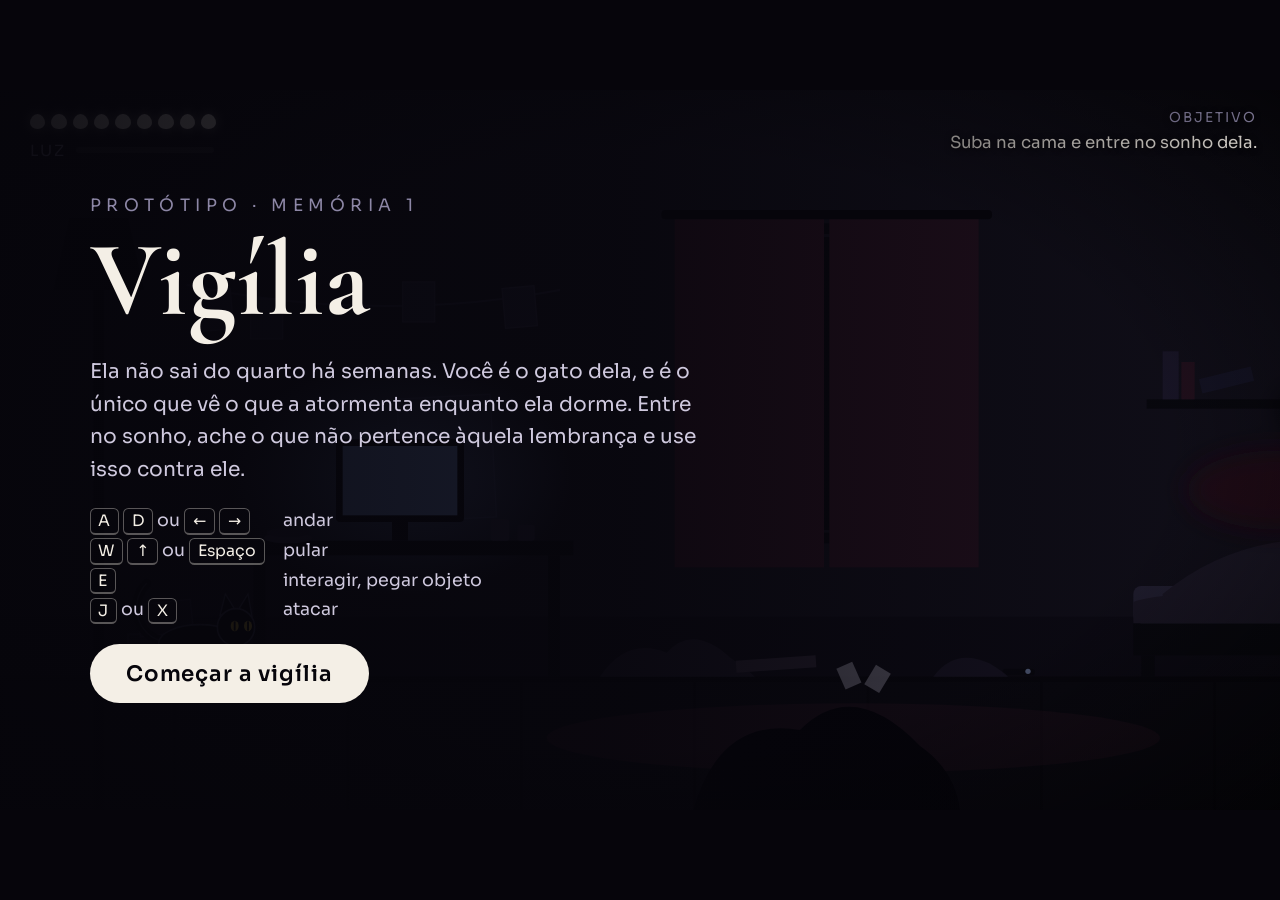
==== jogos/vigilia/index.html @ 4269a28e "primeira versão game vigilia" ====
<!DOCTYPE html>
<html lang="pt-BR">
<head>
<meta charset="utf-8">
<meta name="viewport" content="width=device-width, initial-scale=1">
<title>Vigília, protótipo jogável</title>
<link rel="preconnect" href="https://fonts.googleapis.com">
<link href="https://fonts.googleapis.com/css2?family=Cormorant+Garamond:ital,wght@0,500;0,700;1,500&family=Sora:wght@400;600&display=swap" rel="stylesheet">
<style>
/* Layout: palco 16:9 centralizado; HUD em HTML sobre um SVG de 4 camadas com parallax. Tema único (mundo escuro) por escolha. */
:root{
  color-scheme: dark;
  --ink:#06050b;          /* fundo fora do palco */
  --bone:#f4efe6;         /* porcelana, texto principal */
  --moon:#9fb4e8;         /* luz fria do quarto */
  --ember:#ffcf8a;        /* luz quente, esperança */
  --wound:#c2263d;        /* perigo, o vilão */
  --mist:#8d87a6;         /* texto secundário */
  --f-display:"Cormorant Garamond", Georgia, "Times New Roman", serif;
  --f-body:"Sora", system-ui, -apple-system, "Segoe UI", sans-serif;
}
*{box-sizing:border-box}
html,body{height:100%;margin:0}
body{background:var(--ink);color:var(--bone);font-family:var(--f-body);display:grid;place-items:center;overflow:hidden}
#game{position:relative;width:min(100vw,calc(100vh*16/9));aspect-ratio:16/9;font-size:min(1.67vw,2.96vh);overflow:hidden;background:#000;user-select:none;-webkit-user-select:none;touch-action:none}
#stage{position:absolute;inset:0;width:100%;height:100%;display:block}

/* ---------- paletas de cena (as cores do cenário mudam por variáveis) ---------- */
#stage.room{--wall:#191624;--wall2:#120f1b;--floor:#0e0c14;--floor2:#09080e;--furn:#0b0a11;--accent:#3a1a2c;--blanket:#2a2438;--glass:#1b2440;--ov:.34}
#stage.room.hope{--wall:#57506f;--wall2:#443e5a;--floor:#4a3a3c;--floor2:#3a2d30;--furn:#33293a;--accent:#a3566a;--blanket:#8a7ab0;--glass:#ffd9a0;--ov:0}
#stage.dream{--wall:#f3d9b1;--wall2:#e6c08e;--floor:#b9794a;--floor2:#9c6238;--furn:#7a4a2e;--accent:#c9483b;--plant:#5d8a4e;--sky1:#ffe2a8;--sky2:#ff9e7a;--sun:#fff3c4;--hill:#d9826a;--fore:#3d2a22;--ov:0}
#stage.dream.nightmare{--wall:#2a1420;--wall2:#1c0c16;--floor:#190b11;--floor2:#0e0609;--furn:#0d0508;--accent:#5a0f1c;--plant:#1c1a14;--sky1:#4a0716;--sky2:#0a0206;--sun:#c2263d;--hill:#12060a;--fore:#050305;--ov:.12}
#stage.dream.dawn{--wall:#fff6e0;--wall2:#f3e3bd;--floor:#e2c69a;--floor2:#cfae7e;--furn:#b99263;--accent:#e58a7a;--plant:#7fb26a;--sky1:#cfeaff;--sky2:#fff2c9;--sun:#ffffff;--hill:#a9cfa0;--fore:#8a6a4a;--ov:0}
#stage [class^="c-"],#stage [class*=" c-"]{transition:fill 1.8s ease,stop-color 1.8s ease,transform 2.4s ease}
.c-wall{fill:var(--wall)}.c-wall2{fill:var(--wall2)}.c-floor{fill:var(--floor)}.c-floor2{fill:var(--floor2)}
.c-furn{fill:var(--furn)}.c-accent{fill:var(--accent)}.c-blanket{fill:var(--blanket)}.c-glass{fill:var(--glass)}
.c-plant{fill:var(--plant)}.c-sun{fill:var(--sun)}.c-hill{fill:var(--hill)}.c-fore{fill:var(--fore)}
.c-sky1{stop-color:var(--sky1)}.c-sky2{stop-color:var(--sky2)}
#ov{fill:#04030a;opacity:var(--ov);transition:opacity 1.8s ease;pointer-events:none}
.hp-only,.nm-only,.beam,.wisps,.sleep,.sit{transition:opacity 1.6s ease}
.nm-only{opacity:0}.nightmare .nm-only{opacity:1}.nightmare .hp-only{opacity:0}
.beam{opacity:0}.hope .beam{opacity:.24}
.hope .wisps{opacity:0}
.sit{opacity:0}.hope .sit{opacity:1}.hope .sleep{opacity:0}
.curtain{transform-box:fill-box;transition:transform 2.4s ease}
.curtain.l{transform-origin:left center}.curtain.r{transform-origin:right center}
.hope .curtain{transform:scaleX(.28)}
.frame{transform-box:fill-box;transform-origin:50% 0;transition:transform 1.4s cubic-bezier(.5,1.8,.5,1)}
.nightmare .frame{transform:rotate(var(--r,8deg))}
.wilt{transform-box:fill-box;transform-origin:50% 100%;transition:transform 2s ease}
.nightmare .wilt{transform:rotate(38deg) scaleY(.8)}
.flame{transform-box:fill-box;transform-origin:50% 100%;animation:flick .5s infinite alternate;transition:fill 1.5s}
.nightmare .flame{fill:#6fa8ff}
@keyframes flick{to{transform:scale(.85,1.15)}}
.screen{animation:scr 3.3s infinite steps(1)}
@keyframes scr{0%,100%{opacity:.9}47%{opacity:.75}50%{opacity:.95}81%{opacity:.6}84%{opacity:.9}}
.pulse{animation:pulse 1.6s infinite}
@keyframes pulse{0%,100%{opacity:.15}50%{opacity:1}}
.wisp{animation:wisp 7s ease-in-out infinite alternate;transform-box:fill-box;transform-origin:center}
.wisp:nth-child(2){animation-duration:9s;animation-delay:-3s}.wisp:nth-child(3){animation-duration:6s;animation-delay:-1s}.wisp:nth-child(4){animation-duration:11s;animation-delay:-5s}
@keyframes wisp{from{transform:translate(-18px,6px) scale(1)}to{transform:translate(22px,-14px) scale(1.25)}}
.glitch{animation:glitch 2.2s infinite steps(1)}
@keyframes glitch{0%,100%{transform:translate(0,0);opacity:1}8%{transform:translate(3px,-1px)}10%{transform:translate(-2px,1px);opacity:.6}12%{transform:translate(0,0);opacity:1}55%{transform:translate(-3px,0)}57%{transform:translate(2px,2px);opacity:.75}59%{transform:translate(0,0);opacity:1}}
.halo{animation:pulse 2.4s infinite}
.sway{animation:sway 3.6s ease-in-out infinite alternate;transform-box:fill-box;transform-origin:50% 100%}
@keyframes sway{from{transform:rotate(-1.2deg)}to{transform:rotate(1.2deg)}}
.clockhand{transform-box:fill-box;transform-origin:50% 100%;animation:back 6s linear infinite}
@keyframes back{to{transform:rotate(-360deg)}}
.nightmare .clockhand{animation-duration:.7s}
.threads{stroke-dasharray:4 5;animation:dash 1.2s linear infinite}
@keyframes dash{to{stroke-dashoffset:-18}}
#bossEl{transition:opacity 1.6s ease}
.word{font-family:var(--f-display);font-style:italic;font-weight:700;font-size:28px;fill:var(--bone);stroke:var(--wound);stroke-width:.8;paint-order:stroke}

/* ---------- HUD ---------- */
.hud{position:absolute;pointer-events:none}
#hudL{left:1.4em;top:1.1em;display:flex;flex-direction:column;gap:.55em}
#lives{display:flex;gap:.28em}
#lives i{width:.72em;height:.72em;border-radius:50% 50% 50% 50%/60% 60% 40% 40%;background:var(--bone);box-shadow:0 0 .5em rgba(244,239,230,.5)}
#lives i.off{background:transparent;outline:1px solid rgba(244,239,230,.3);box-shadow:none}
.meter{display:flex;align-items:center;gap:.6em;font-size:.72em;letter-spacing:.14em;text-transform:uppercase;color:var(--mist)}
.bar{width:9em;height:.42em;background:rgba(255,255,255,.1);border-radius:1em;overflow:hidden}
.bar b{display:block;height:100%;width:0;background:var(--ember);transition:width 1.6s ease;box-shadow:0 0 .8em var(--ember)}
#goal{right:1.4em;top:1.1em;max-width:19em;text-align:right;font-size:.78em;line-height:1.45;color:var(--bone);text-shadow:0 1px 6px #000}
#goal small{display:block;color:var(--mist);letter-spacing:.14em;text-transform:uppercase;font-size:.82em;margin-bottom:.2em}
#bossHud{left:50%;top:1.1em;transform:translateX(-50%);width:22em;text-align:center;opacity:0;transition:opacity .8s}
#bossHud.on{opacity:1}
#bossHud span{font-family:var(--f-display);font-style:italic;font-size:1.25em;color:var(--bone);text-shadow:0 0 .6em var(--wound)}
#bossHud .bar{width:100%;height:.5em;margin-top:.3em;background:rgba(0,0,0,.6);outline:1px solid rgba(194,38,61,.5)}
#bossHud .bar b{width:100%;background:var(--wound);box-shadow:none;transition:width .25s}
#sub{left:50%;bottom:2.2em;transform:translateX(-50%);width:min(40em,86%);text-align:center;font-family:var(--f-display);font-size:1.5em;line-height:1.25;text-wrap:balance;text-shadow:0 2px 10px #000,0 0 2px #000;opacity:0;transition:opacity .5s}
#sub.on{opacity:1}
#sub em{display:block;font-family:var(--f-body);font-style:normal;font-size:.48em;letter-spacing:.2em;text-transform:uppercase;color:var(--mist);margin-bottom:.3em}
#sub.evil{color:#ffb3bd}
#fade{position:absolute;inset:0;background:#000;opacity:0;transition:opacity .9s ease;pointer-events:none;display:grid;place-items:center;font-family:var(--f-display);font-style:italic;font-size:1.7em;text-align:center;padding:2em;color:var(--bone)}
#hurt{position:absolute;inset:0;pointer-events:none;box-shadow:inset 0 0 9em 2em var(--wound);opacity:0;transition:opacity .4s}

/* ---------- telas ---------- */
.panel{position:absolute;inset:0;display:flex;flex-direction:column;justify-content:center;gap:1.1em;padding:0 7%;background:linear-gradient(90deg,rgba(6,5,11,.94) 0%,rgba(6,5,11,.78) 48%,rgba(6,5,11,.15) 100%)}
.panel[hidden]{display:none}
.panel h1{font-family:var(--f-display);font-weight:700;font-size:5em;line-height:.95;margin:0;letter-spacing:.01em}
.panel h1 small{display:block;font-family:var(--f-body);font-weight:400;font-size:.16em;letter-spacing:.32em;text-transform:uppercase;color:var(--mist);margin-bottom:1em}
.panel p{max-width:30em;margin:0;font-size:.95em;line-height:1.6;color:#cfc9de}
.keys{display:grid;grid-template-columns:auto 1fr;gap:.45em 1em;max-width:26em;font-size:.82em;color:#cfc9de;align-items:center}
kbd{font-family:var(--f-body);font-size:.9em;border:1px solid rgba(244,239,230,.35);border-bottom-width:2px;border-radius:.35em;padding:.12em .5em;color:var(--bone);white-space:nowrap}
.btn{align-self:flex-start;font:600 1em var(--f-body);color:var(--ink);background:var(--bone);border:0;border-radius:2em;padding:.75em 1.7em;cursor:pointer;letter-spacing:.04em}
.btn:hover{background:var(--ember)}
.btn:focus-visible{outline:3px solid var(--moon);outline-offset:3px}
.panel ul{margin:0;padding-left:1.1em;max-width:32em;font-size:.86em;line-height:1.6;color:#cfc9de}

/* ---------- toque ---------- */
#touch{position:absolute;inset:auto 0 0 0;display:none;justify-content:space-between;padding:1em 1.4em;pointer-events:none}
#touch div{display:flex;gap:.7em}
#touch button{pointer-events:auto;width:3.6em;height:3.6em;border-radius:50%;border:1px solid rgba(244,239,230,.4);background:rgba(10,8,18,.55);color:var(--bone);font:600 1.1em var(--f-body);touch-action:none}
@media (pointer:coarse){#touch{display:flex}#sub{bottom:5.6em}}
@media (prefers-reduced-motion:reduce){.glitch,.wisp,.sway,.screen{animation:none}}
</style>
</head>
<body>
<div id="game">
  <svg id="stage" class="room" viewBox="0 0 960 540" preserveAspectRatio="xMidYMid slice" aria-label="Cena do jogo">
    <defs>
      <linearGradient id="skyG" x1="0" y1="0" x2="0" y2="1"><stop offset="0" class="c-sky2"/><stop offset="1" class="c-sky1"/></linearGradient>
      <radialGradient id="vig" cx=".5" cy=".5" r=".75"><stop offset=".55" stop-color="#000" stop-opacity="0"/><stop offset="1" stop-color="#000" stop-opacity=".85"/></radialGradient>
      <radialGradient id="glowW" cx=".5" cy=".5" r=".5"><stop offset="0" stop-color="#ffe9b8" stop-opacity=".9"/><stop offset="1" stop-color="#ffe9b8" stop-opacity="0"/></radialGradient>
      <radialGradient id="glowB" cx=".5" cy=".5" r=".5"><stop offset="0" stop-color="#8fb0ff" stop-opacity=".55"/><stop offset="1" stop-color="#8fb0ff" stop-opacity="0"/></radialGradient>
      <filter id="blur" x="-50%" y="-50%" width="200%" height="200%"><feGaussianBlur stdDeviation="9"/></filter>
    </defs>
    <g id="L1"></g><g id="L2"></g><g id="L3"></g><g id="L4"></g>
    <rect id="ov" width="960" height="540"/>
    <rect width="960" height="540" fill="url(#vig)" pointer-events="none"/>
  </svg>

  <div class="hud" id="hudL">
    <div id="lives" aria-label="Vidas do gato"></div>
    <div class="meter">Luz <span class="bar"><b id="luz"></b></span></div>
  </div>
  <div class="hud" id="bossHud"><span>A Máscara</span><div class="bar"><b id="bossBar"></b></div></div>
  <div class="hud" id="goal"></div>
  <div class="hud" id="sub"></div>
  <div id="hurt"></div>
  <div id="fade"></div>

  <div id="touch">
    <div><button data-k="arrowleft" aria-label="Esquerda">◀</button><button data-k="arrowright" aria-label="Direita">▶</button></div>
    <div><button data-k="e" aria-label="Interagir">E</button><button data-k="j" aria-label="Atacar">✦</button><button data-k="arrowup" aria-label="Pular">▲</button></div>
  </div>

  <div class="panel" id="title">
    <h1><small>Protótipo · Memória 1</small>Vigília</h1>
    <p>Ela não sai do quarto há semanas. Você é o gato dela, e é o único que vê o que a atormenta enquanto ela dorme. Entre no sonho, ache o que não pertence àquela lembrança e use isso contra ele.</p>
    <div class="keys">
      <span><kbd>A</kbd> <kbd>D</kbd> ou <kbd>←</kbd> <kbd>→</kbd></span><span>andar</span>
      <span><kbd>W</kbd> <kbd>↑</kbd> ou <kbd>Espaço</kbd></span><span>pular</span>
      <span><kbd>E</kbd></span><span>interagir, pegar objeto</span>
      <span><kbd>J</kbd> ou <kbd>X</kbd></span><span>atacar</span>
    </div>
    <button class="btn" id="startBtn">Começar a vigília</button>
  </div>

  <div class="panel" id="end" hidden>
    <h1><small>Fim do protótipo</small>A cortina abriu</h1>
    <p>Primeira memória desfeita. A luz do quarto subiu para 20%. O ciclo completo do jogo repete este laço, com um sonho novo e um objeto fora de contexto diferente a cada memória.</p>
    <ul>
      <li>Quarto: fica mais claro e arrumado a cada memória vencida.</li>
      <li>Sonho: começa perfeito, e o primeiro golpe revela o que ele era.</li>
      <li>Arma: sempre o objeto que destoa do cenário.</li>
    </ul>
    <button class="btn" id="againBtn">Jogar de novo</button>
  </div>
</div>

<script>
(()=>{
"use strict";
const $=s=>document.querySelector(s);
const NS="http://www.w3.org/2000/svg";
const W=960,GY=440;
const stage=$("#stage"),L=[$("#L1"),$("#L2"),$("#L3"),$("#L4")];
const reduce=matchMedia("(prefers-reduced-motion:reduce)").matches;
const rnd=(a,b)=>a+Math.random()*(b-a);
const clamp=(v,a,b)=>Math.max(a,Math.min(b,v));

/* ================= estado ================= */
const S={mode:"title",phase:"",cam:0,worldW:1300,f:[0,.7,1,1.3],shake:0,frozen:true,hope:false,seen:{},timers:[]};
const cat={x:150,y:GY,vy:0,face:1,ground:true,lives:9,inv:0,atk:0,cd:0,weapon:false,kb:0,walk:0,moving:false};
const boss={x:1740,hp:10,max:10,state:"stalk",t:1.5,dir:1,inv:0,kb:0,active:false,casts:0};
const EX_X=1740,GIRL_X=1850,VASE_X=620,BED_X=1000;
let words=[],parts=[],R={};
const later=(fn,ms)=>{const id=setTimeout(fn,ms);S.timers.push(id);return id};
const clearTimers=()=>{S.timers.forEach(clearTimeout);S.timers=[]};

/* ================= entrada ================= */
const keys={},pressed={};
addEventListener("keydown",e=>{const k=e.key.toLowerCase();
  if([" ","arrowup","arrowdown","arrowleft","arrowright"].includes(k))e.preventDefault();
  if(!keys[k])pressed[k]=true;keys[k]=true});
addEventListener("keyup",e=>{keys[e.key.toLowerCase()]=false});
addEventListener("blur",()=>{for(const k in keys)keys[k]=false});
document.querySelectorAll("#touch button").forEach(b=>{const k=b.dataset.k;
  b.addEventListener("pointerdown",e=>{e.preventDefault();if(!keys[k])pressed[k]=true;keys[k]=true});
  ["pointerup","pointercancel","pointerleave"].forEach(ev=>b.addEventListener(ev,()=>{keys[k]=false}))});
const any=(o,...ks)=>ks.some(k=>o[k]);

/* ================= HUD ================= */
function say(who,text,ms=4600,evil=false){const el=$("#sub");
  el.innerHTML=(who?`<em>${who}</em>`:"")+text;el.classList.toggle("evil",evil);el.classList.add("on");
  clearTimeout(say.t);say.t=setTimeout(()=>el.classList.remove("on"),ms)}
function once(id,fn){if(!S.seen[id]){S.seen[id]=1;fn()}}
function goal(t){$("#goal").innerHTML=t?`<small>Objetivo</small>${t}`:""}
function drawLives(){$("#lives").innerHTML=Array.from({length:9},(_,i)=>`<i class="${i<cat.lives?"":"off"}"></i>`).join("")}
function fade(color,text,hold,mid){const f=$("#fade");f.style.background=color;f.style.color=color==="#fff"?"#2a2030":"";f.textContent=text||"";f.style.opacity=1;
  later(()=>{mid&&mid();later(()=>{f.style.opacity=0},hold)},950)}

/* ================= personagens (SVG) ================= */
const catSVG=`<g id="cat"><g id="catFlip"><g id="catBob">
  <path id="tail" d="M-26,-26 C-48,-30 -54,-56 -40,-70" stroke="#07070c" stroke-width="7" fill="none" stroke-linecap="round"/>
  <path d="M-26,-26 C-48,-30 -54,-56 -40,-70" stroke="#4a4a6a" stroke-width="1" fill="none" opacity=".6"/>
  <rect class="leg" x="-24" y="-16" width="7" height="16" rx="3" fill="#07070c"/><rect class="leg" x="-14" y="-16" width="7" height="16" rx="3" fill="#0d0d15"/>
  <rect class="leg" x="10" y="-16" width="7" height="16" rx="3" fill="#0d0d15"/><rect class="leg" x="19" y="-16" width="7" height="16" rx="3" fill="#07070c"/>
  <ellipse cx="0" cy="-25" rx="31" ry="14" fill="#07070c" stroke="#4a4a6a" stroke-width="1.2"/>
  <polygon points="15,-46 19,-62 27,-49" fill="#07070c" stroke="#4a4a6a" stroke-width="1"/><polygon points="28,-49 36,-62 39,-45" fill="#07070c" stroke="#4a4a6a" stroke-width="1"/>
  <circle cx="27" cy="-37" r="14" fill="#07070c" stroke="#4a4a6a" stroke-width="1.2"/>
  <ellipse cx="26" cy="-38" rx="3" ry="4" fill="#ffd84a"/><ellipse cx="36" cy="-38" rx="3" ry="4" fill="#ffd84a"/>
  <rect x="25.3" y="-41.5" width="1.4" height="7" fill="#07070c"/><rect x="35.3" y="-41.5" width="1.4" height="7" fill="#07070c"/>
  <polygon id="shard" points="39,-30 66,-40 60,-30 46,-23" fill="#f6f1e7" stroke="#9fb4e8" stroke-width="1" display="none"/>
  <path id="slash" d="M34,-78 Q118,-40 40,4 Q92,-38 34,-78Z" fill="#f6f1e7" opacity=".9" display="none"/>
</g></g></g>
<g id="prompt" display="none"><rect x="-17" y="-17" width="34" height="34" rx="8" fill="#06050b" stroke="#f4efe6" stroke-width="1.5"/><text y="7" text-anchor="middle" font-family="Sora,sans-serif" font-weight="600" font-size="18" fill="#f4efe6">E</text></g>
<g id="fx"></g>`;

const exSVG=`<g id="exN" transform="translate(${EX_X},${GY})"><g class="sway">
  <rect x="-13" y="-82" width="11" height="82" fill="#27344f"/><rect x="2" y="-82" width="11" height="82" fill="#27344f"/>
  <rect x="-21" y="-152" width="42" height="76" rx="9" fill="#f3efe8"/>
  <path d="M16,-140 Q40,-124 50,-108" stroke="#f3efe8" stroke-width="10" fill="none" stroke-linecap="round"/>
  <path d="M52,-108 L60,-78" stroke="#4d7a45" stroke-width="3"/>
  <circle cx="50" cy="-116" r="8" fill="#c9483b"/><circle cx="60" cy="-110" r="7" fill="#e0685a"/><circle cx="54" cy="-104" r="6" fill="#c9483b"/>
  <circle cx="0" cy="-170" r="18" fill="#e3b28c"/>
  <path d="M-18,-174 Q-16,-195 4,-192 Q21,-189 18,-172 Q6,-183 -18,-174Z" fill="#2a1d17"/>
  <circle cx="8" cy="-171" r="1.8" fill="#2a1d17"/><path d="M3,-162 Q9,-156 15,-163" stroke="#2a1d17" stroke-width="1.6" fill="none" stroke-linecap="round"/>
</g></g>`;

const girlSVG=`<g transform="translate(${GIRL_X},${GY})">
  <g class="hp-only"><g class="sway">
    <rect x="-9" y="-60" width="7" height="60" fill="#e3b28c"/><rect x="3" y="-60" width="7" height="60" fill="#e3b28c"/>
    <path d="M-16,-142 Q0,-150 16,-142 L30,-52 Q0,-42 -30,-52Z" fill="#f2c94c"/>
    <path d="M-22,-176 Q-26,-120 -18,-100 L18,-100 Q26,-120 22,-176Z" fill="#5a3320"/>
    <circle cx="0" cy="-160" r="16" fill="#e9bd9a"/>
    <path d="M-17,-164 Q-10,-182 6,-178 Q18,-174 17,-160 Q4,-172 -17,-164Z" fill="#5a3320"/>
    <circle cx="-7" cy="-160" r="1.6" fill="#2a1d17"/><path d="M-12,-152 Q-7,-148 -2,-152" stroke="#2a1d17" stroke-width="1.4" fill="none" stroke-linecap="round"/>
  </g></g>
  <g class="nm-only">
    <g class="threads" stroke="#c2263d" stroke-width="1.2" fill="none" opacity=".8"><path d="M-14,-70 L-60,-440"/><path d="M0,-78 L4,-440"/><path d="M14,-70 L70,-440"/><path d="M-24,-40 L-130,-440"/><path d="M24,-40 L140,-440"/></g>
    <path d="M-30,0 Q-34,-44 -10,-58 Q14,-64 28,-40 Q34,-18 30,0Z" fill="#8a7430"/>
    <path d="M-20,-86 Q-30,-40 -24,-10 L10,-30 Q20,-60 14,-86Z" fill="#2e1a12"/>
    <circle cx="-2" cy="-70" r="15" fill="#b99680"/>
    <path d="M-18,-74 Q-8,-92 10,-84 Q16,-76 13,-66 Q0,-80 -18,-74Z" fill="#2e1a12"/>
  </g>
</g>`;

const bossSVG=`<g id="bossEl" display="none"><g id="bossIn">
  <ellipse cx="0" cy="-4" rx="70" ry="10" fill="#000" opacity=".5"/>
  <g id="bArms" stroke="#050305" stroke-width="11" fill="none" stroke-linecap="round">
    <path d="M-34,-196 Q-78,-150 -84,-70 M-84,-70 l-10,22 M-84,-70 l0,26 M-84,-70 l10,22"/>
    <path d="M34,-196 Q78,-150 84,-70 M84,-70 l-10,22 M84,-70 l0,26 M84,-70 l10,22"/>
  </g>
  <path d="M-52,0 L-38,-150 Q-42,-236 0,-246 Q42,-236 38,-150 L52,0 L34,-16 L17,0 L0,-16 L-17,0 L-34,-16Z" fill="#050305" stroke="#5a0f1c" stroke-width="1.5"/>
  <ellipse cx="0" cy="-206" rx="23" ry="29" fill="#f4efe6"/>
  <polygon points="6,-236 24,-222 22,-200 10,-214" fill="#050305"/>
  <ellipse cx="-9" cy="-212" rx="6" ry="4" fill="#050305" transform="rotate(18 -9 -212)"/><ellipse cx="9" cy="-212" rx="6" ry="4" fill="#050305" transform="rotate(-18 9 -212)"/>
  <circle class="beye" cx="-9" cy="-212" r="1.8" fill="#fff"/><circle class="beye" cx="9" cy="-212" r="1.8" fill="#fff"/>
  <path d="M-14,-194 Q0,-180 14,-194" stroke="#050305" stroke-width="2.4" fill="none" stroke-linecap="round"/>
  <g stroke="#050305" stroke-width="1.6" fill="none">
    <path class="crack" d="M-20,-220 L-8,-204 L-14,-190" display="none"/><path class="crack" d="M0,-234 L-4,-216 L4,-202" display="none"/>
    <path class="crack" d="M18,-196 L6,-188 L10,-178" display="none"/><path class="crack" d="M-22,-200 L-2,-196 L-8,-180 M4,-202 L20,-208" display="none"/>
  </g>
</g></g>`;

/* ================= cenários ================= */
function buildRoom(hope){
  S.mode="room";S.phase="";S.hope=hope;S.worldW=1300;S.f=[0,.7,1,1.3];
  stage.setAttribute("class","room");
  L[0].innerHTML="";
  /* parede (parallax 0.7) */
  let photos="";for(let i=0;i<7;i++){if(i===2||i===3||i===5)continue;photos+=`<rect x="${150+i*38}" y="${150+Math.sin(i)*8}" width="24" height="30" fill="#2b2740" stroke="#3a3550" transform="rotate(${(i%3-1)*5} ${162+i*38} 165)"/>`}
  L[1].innerHTML=`
    <rect class="c-wall" width="1260" height="440"/>
    <rect class="c-wall2" y="395" width="1260" height="45"/>
    <path d="M140,146 Q280,176 420,150" stroke="#2f2a44" stroke-width="1.5" fill="none"/>${photos}
    <rect class="c-glass" x="520" y="110" width="200" height="220"/>
    <path d="M620,110V330M520,220H720" stroke="#0a0911" stroke-width="5"/>
    <rect x="514" y="104" width="212" height="232" fill="none" stroke="#0a0911" stroke-width="8"/>
    <rect class="curtain l c-accent" x="506" y="96" width="112" height="262"/>
    <rect class="curtain r c-accent" x="622" y="96" width="112" height="262"/>
    <rect x="496" y="90" width="248" height="7" rx="3" fill="#07060c"/>
    <polygon class="beam" points="540,110 700,110 880,440 420,440" fill="#ffd9a0"/>
    <rect x="860" y="232" width="190" height="7" class="c-furn"/>
    <rect x="872" y="196" width="12" height="36" fill="#2a2440"/><rect x="886" y="204" width="10" height="28" fill="#3a1a2c"/><rect x="900" y="212" width="40" height="11" fill="#22203a" transform="rotate(-14 920 218)"/>
    <rect x="980" y="150" width="62" height="80" fill="#201c30" stroke="#2f2a44" transform="rotate(9 980 150)"/>
    <rect x="300" y="230" width="70" height="92" fill="#1e1a2c" stroke="#2f2a44" transform="rotate(-3 335 276)"/>`;
  /* chão, móveis, cama (parallax 1) */
  let boards="";for(let x=0;x<1300;x+=130)boards+=`<rect class="c-floor2" x="${x}" y="440" width="2" height="100"/>`;
  L[2].innerHTML=`
    <rect class="c-floor" y="440" width="1300" height="100"/>${boards}
    <rect class="c-floor2" y="440" width="1300" height="4"/>
    <ellipse class="c-accent" cx="640" cy="486" rx="230" ry="26" opacity=".5"/>
    <!-- escrivaninha -->
    <ellipse cx="300" cy="290" rx="130" ry="90" fill="url(#glowB)" class="screen"/>
    <rect class="c-furn" x="180" y="338" width="250" height="11"/><rect class="c-furn" x="190" y="349" width="9" height="91"/><rect class="c-furn" x="411" y="349" width="9" height="91"/>
    <rect x="252" y="262" width="96" height="62" rx="3" fill="#0a0911"/><rect class="screen" x="257" y="267" width="86" height="52" fill="#7f9be0"/>
    <rect x="294" y="324" width="12" height="14" fill="#0a0911"/>
    <rect x="368" y="322" width="14" height="16" rx="2" fill="#3a3550"/><rect x="388" y="326" width="13" height="12" rx="2" fill="#2f2a44"/><ellipse cx="216" cy="336" rx="18" ry="4" fill="#3a3550"/><ellipse cx="216" cy="332" rx="16" ry="3.5" fill="#2f2a44"/>
    <!-- bagunça -->
    <path class="c-blanket" d="M450,440 Q470,410 500,422 Q520,400 548,426 Q560,434 566,440Z" opacity=".8"/>
    <rect x="552" y="426" width="60" height="9" fill="#3b3144" transform="rotate(-4 582 430)"/>
    <rect x="630" y="431" width="13" height="17" fill="#cfc9de" opacity=".7" transform="rotate(-24 636 439)"/><rect x="652" y="433" width="13" height="17" fill="#cfc9de" opacity=".7" transform="rotate(31 658 441)"/>
    <rect x="752" y="434" width="24" height="5" rx="2" fill="#0a0911"/><circle class="pulse" cx="771" cy="436" r="2" fill="#9fb4e8"/>
    <path d="M700,440 Q716,418 742,430 Q752,436 756,440Z" fill="#241f33"/>
    <rect x="96" y="408" width="50" height="32" fill="#17131f" stroke="#2f2a44"/><rect x="104" y="384" width="40" height="24" fill="#1b1726" stroke="#2f2a44" transform="rotate(-6 124 396)"/>
    <!-- cama -->
    <rect class="c-furn" x="1216" y="296" width="22" height="144"/><rect class="c-furn" x="850" y="398" width="380" height="26"/><rect class="c-furn" x="856" y="424" width="10" height="16"/><rect class="c-furn" x="1210" y="424" width="10" height="16"/>
    <rect x="850" y="372" width="370" height="28" rx="6" fill="#3a3550"/>
    <rect x="1128" y="350" width="80" height="26" rx="10" fill="#57506f"/>
    <path class="c-blanket" d="M850,400 L850,384 Q880,372 1120,374 L1120,400Z"/>
    <g class="sleep">
      <path class="c-blanket" d="M872,378 Q930,330 1010,338 Q1090,322 1140,362 L1140,380 L872,382Z"/>
      <path d="M1128,364 Q1150,338 1180,352 Q1196,362 1188,372 Q1160,378 1128,372Z" fill="#2e1a12"/>
    </g>
    <g class="sit" transform="translate(960,372)">
      <rect x="-12" y="0" width="9" height="62" fill="#b99680"/><rect x="3" y="0" width="9" height="62" fill="#b99680"/>
      <path d="M-20,-78 Q0,-86 20,-78 L24,8 L-24,8Z" fill="#6f6a8f"/>
      <path d="M-20,-112 Q-26,-64 -18,-40 L18,-40 Q26,-64 20,-112Z" fill="#5a3320"/>
      <circle cx="0" cy="-98" r="16" fill="#e9bd9a"/><path d="M-17,-102 Q-10,-120 6,-116 Q18,-112 17,-98 Q4,-110 -17,-102Z" fill="#5a3320"/>
      <circle cx="-7" cy="-98" r="1.6" fill="#2a1d17"/><path d="M-12,-90 Q-7,-88 -2,-90" stroke="#2a1d17" stroke-width="1.4" fill="none" stroke-linecap="round"/>
    </g>
    <g class="wisps" filter="url(#blur)">
      <ellipse class="wisp" cx="960" cy="300" rx="70" ry="30" fill="#3a0a22" opacity=".85"/><ellipse class="wisp" cx="1060" cy="270" rx="90" ry="34" fill="#1a0616" opacity=".9"/>
      <ellipse class="wisp" cx="1120" cy="310" rx="60" ry="26" fill="#5a0f1c" opacity=".55"/><ellipse class="wisp" cx="1010" cy="240" rx="50" ry="22" fill="#12040e" opacity=".9"/>
    </g>
    ${catSVG}`;
  /* primeiro plano (parallax 1.3) */
  L[3].innerHTML=`<g fill="#030208">
    <rect x="70" y="150" width="8" height="390"/><path d="M40,150 L108,150 L96,96 L52,96Z"/>
    <path d="M520,540 Q540,470 600,480 Q640,440 690,492 Q716,510 720,540Z"/>
    <path d="M1180,540 L1180,420 Q1184,400 1204,400 L1300,400 Q1318,400 1320,420 L1320,540Z"/><path d="M1190,404 Q1230,360 1296,402Z"/>
    <rect x="1480" y="430" width="90" height="110"/></g>`;
  grabRefs();
  cat.x=hope?640:150;cat.y=GY;cat.vy=0;cat.weapon=false;cat.face=1;S.cam=clamp(cat.x-W/2,0,S.worldW-W);
  $("#bossHud").classList.remove("on");
  if(hope){later(()=>stage.classList.add("hope"),700);$("#luz").style.width="20%";goal("Vá até ela.");
    later(()=>say("","O quarto respira. Uma fresta de manhã entra pela cortina."),1500)}
  else{$("#luz").style.width="0%";goal("Suba na cama e entre no sonho dela.")}
}

function buildDream(){
  S.mode="dream";S.phase="memory";S.worldW=2400;S.f=[.15,.55,1,1.35];
  stage.setAttribute("class","dream");
  /* céu (0.15) */
  L[0].innerHTML=`<rect width="1200" height="440" fill="url(#skyG)"/>
    <circle class="c-sun" cx="620" cy="250" r="64"/><ellipse class="nm-only" cx="620" cy="250" rx="12" ry="44" fill="#050305"/>
    <path class="c-hill" d="M0,440 L0,360 Q150,300 300,350 Q470,290 640,346 Q820,300 980,352 Q1100,320 1200,350 L1200,440Z"/>`;
  /* parede com janelas vazadas (0.55) */
  const wins=[0,1,2,3].map(i=>[150+i*400,90,200,240]);
  let d="M0,0H1800V440H0Z";wins.forEach(([x,y,w,h])=>{d+=`M${x},${y}V${y+h}H${x+w}V${y}Z`});
  let deco="";
  wins.forEach(([x,y,w,h])=>{deco+=`<rect x="${x}" y="${y}" width="${w}" height="${h}" fill="none" stroke="#fff8ea" stroke-width="7"/><path d="M${x+w/2},${y}V${y+h}M${x},${y+h/2}H${x+w}" stroke="#fff8ea" stroke-width="4"/>
    <path class="c-accent" d="M${x-22},${y-16} H${x+26} Q${x+20},${y+h/2} ${x-14},${y+h+18} H${x-22}Z"/><path class="c-accent" d="M${x+w+22},${y-16} H${x+w-26} Q${x+w-20},${y+h/2} ${x+w+14},${y+h+18} H${x+w+22}Z"/>`});
  [0,1,2,3].forEach(i=>{const x=405+i*400,r=[-11,7,-6,13][i];
    deco+=`<g class="frame" style="--r:${r}deg"><rect class="c-furn" x="${x}" y="150" width="90" height="110"/><rect x="${x+8}" y="158" width="74" height="94" fill="#fff8ea"/>
      <g class="hp-only"><circle cx="${x+34}" cy="${x%3?196:198}" r="10" fill="#5a3320"/><circle cx="${x+56}" cy="192" r="11" fill="#2a1d17"/><path d="M${x+18},252 Q${x+34},206 ${x+46},252Z" fill="#f2c94c"/><path d="M${x+44},252 Q${x+58},204 ${x+74},252Z" fill="#27344f"/></g>
      <g class="nm-only"><rect x="${x+8}" y="158" width="74" height="94" fill="#12060a"/><path d="M${x+14},166 L${x+76},246 M${x+70},164 L${x+20},240 M${x+12},206 L${x+78},212" stroke="#c2263d" stroke-width="2.5"/></g></g>
      <circle cx="${x+45}" cy="110" r="46" fill="url(#glowW)" class="hp-only"/><rect class="c-furn" x="${x+39}" y="104" width="12" height="16" rx="3"/>`});
  deco+=`<g transform="translate(96,180)"><circle r="30" fill="#fff8ea" stroke="#7a4a2e" stroke-width="5"/><path d="M0,0V-20" stroke="#2a1d17" stroke-width="3" stroke-linecap="round" class="clockhand"/><path d="M0,0H12" stroke="#2a1d17" stroke-width="3" stroke-linecap="round"/></g>`;
  L[1].innerHTML=`<path class="c-wall" fill-rule="evenodd" d="${d}"/><rect class="c-wall2" y="356" width="1800" height="84"/><rect y="352" width="1800" height="5" fill="#fff8ea" opacity=".5"/>${deco}`;
  /* piso, mobília, casal (1.0) */
  let boards="";for(let x=0;x<2400;x+=120)boards+=`<rect class="c-floor2" x="${x}" y="440" width="2" height="100"/>`;
  L[2].innerHTML=`
    <rect class="c-floor" y="440" width="2400" height="100"/>${boards}<rect class="c-floor2" y="440" width="2400" height="4"/>
    <ellipse class="c-accent" cx="1040" cy="488" rx="300" ry="28" opacity=".55"/>
    <!-- pedestal impecável com o objeto que destoa -->
    <rect class="c-furn" x="${VASE_X-22}" y="362" width="44" height="78"/><rect class="c-furn" x="${VASE_X-30}" y="356" width="60" height="8" rx="2"/><rect class="c-furn" x="${VASE_X-30}" y="432" width="60" height="8"/>
    <g id="vase" transform="translate(${VASE_X},356)">
      <circle class="halo" r="46" cy="-28" fill="url(#glowB)"/>
      <g class="glitch">
        <path d="M-14,0 C-27,-14 -25,-34 -12,-44 L-8,-58 L-3,-49 L2,-63 L7,-48 L12,-56 C25,-34 27,-14 14,0Z" fill="#f6f1e7" stroke="#9fb4e8" stroke-width="1.2"/>
        <path d="M-19,-22 Q0,-13 19,-22" stroke="#4a6fb0" stroke-width="2" fill="none"/><path d="M-3,-49 L-6,-30 L2,-18" stroke="#8d87a6" stroke-width="1" fill="none"/>
        <polygon points="22,-1 36,-8 31,0" fill="#f6f1e7"/><polygon points="-33,0 -24,-8 -20,0" fill="#f6f1e7"/><polygon points="-6,-70 2,-78 6,-68" fill="#f6f1e7"/>
      </g>
    </g>
    <!-- sofá -->
    <rect class="c-accent" x="880" y="352" width="280" height="62" rx="16"/><rect class="c-accent" x="866" y="384" width="308" height="44" rx="12"/><rect class="c-furn" x="884" y="428" width="10" height="12"/><rect class="c-furn" x="1146" y="428" width="10" height="12"/>
    <rect x="930" y="368" width="54" height="34" rx="8" fill="#fff8ea" opacity=".85" class="hp-only"/>
    <!-- mesa posta -->
    <path d="M1290,372 H1570 L1560,404 H1300Z" fill="#fff8ea"/><rect class="c-furn" x="1308" y="404" width="10" height="36"/><rect class="c-furn" x="1542" y="404" width="10" height="36"/>
    <rect x="1340" y="336" width="5" height="36" fill="#fff8ea"/><ellipse class="flame" cx="1342.5" cy="328" rx="4" ry="9" fill="#ffb347"/>
    <rect x="1516" y="336" width="5" height="36" fill="#fff8ea"/><ellipse class="flame" cx="1518.5" cy="328" rx="4" ry="9" fill="#ffb347"/>
    <ellipse cx="1342" cy="330" rx="46" ry="46" fill="url(#glowW)" class="hp-only"/><ellipse cx="1518" cy="330" rx="46" ry="46" fill="url(#glowW)" class="hp-only"/>
    <path d="M1418,372 L1422,346 H1440 L1444,372Z" fill="#9fb4e8"/>
    <g class="wilt"><path d="M1431,346 V310" stroke="#4d7a45" stroke-width="3"/><circle class="c-accent" cx="1431" cy="304" r="10"/><circle class="c-accent" cx="1420" cy="312" r="8"/><circle class="c-accent" cx="1443" cy="313" r="8"/></g>
    ${girlSVG}${exSVG}${bossSVG}
    <g id="wordsG"></g>
    ${catSVG}`;
  /* primeiro plano (1.35) */
  let fore="";[240,1180,2080,2900].forEach((x,i)=>{fore+=`<g transform="translate(${x},540)"><path class="c-fore" d="M-34,0 L-26,-70 H26 L34,0Z"/>
    <g class="c-plant"><path d="M0,-70 Q-70,-150 -96,-${220+i*8} Q-40,-170 0,-70Z"/><path d="M0,-70 Q10,-190 -14,-270 Q44,-190 0,-70Z"/><path d="M0,-70 Q70,-140 110,-${200+i*10} Q52,-176 0,-70Z"/><path d="M0,-70 Q-30,-120 -60,-124 Q-22,-104 0,-70Z"/></g></g>`});
  L[3].innerHTML=fore+`<path class="c-fore" d="M0,0 H70 Q60,220 0,360Z" opacity=".9"/>`;
  grabRefs();
  cat.x=120;cat.y=GY;cat.vy=0;cat.weapon=false;cat.face=1;cat.lives=9;drawLives();S.cam=0;
  boss.active=false;boss.hp=boss.max;words=[];
  goal("Explore a lembrança. Algo aqui não pertence a ela.");
  later(()=>say("","Uma tarde dourada. Tudo no lugar. Tudo perfeito demais."),900);
}

function grabRefs(){
  R={cat:$("#cat"),flip:$("#catFlip"),bob:$("#catBob"),tail:$("#tail"),legs:[...document.querySelectorAll("#cat .leg")],shard:$("#shard"),slash:$("#slash"),
     prompt:$("#prompt"),fx:$("#fx"),vase:$("#vase"),exN:$("#exN"),boss:$("#bossEl"),bossIn:$("#bossIn"),eyes:[...document.querySelectorAll(".beye")],
     cracks:[...document.querySelectorAll(".crack")],wordsG:$("#wordsG")};
  parts=[];
}

/* ================= partículas ================= */
function burst(x,y,n,color,spd=260){
  if(!R.fx)return;
  for(let i=0;i<n&&parts.length<90;i++){const el=document.createElementNS(NS,"polygon");const s=rnd(3,8);
    el.setAttribute("points",`0,${-s} ${s*.7},${s*.5} ${-s*.6},${s*.4}`);el.setAttribute("fill",color);R.fx.appendChild(el);
    const a=rnd(0,Math.PI*2),v=rnd(spd*.3,spd);parts.push({el,x,y,vx:Math.cos(a)*v,vy:Math.sin(a)*v-120,r:rnd(0,360),vr:rnd(-500,500),life:rnd(.5,1.1)})}
}
function updParts(dt){
  for(let i=parts.length-1;i>=0;i--){const p=parts[i];p.life-=dt;p.vy+=700*dt;p.x+=p.vx*dt;p.y+=p.vy*dt;p.r+=p.vr*dt;
    if(p.life<=0||p.y>GY+60){p.el.remove();parts.splice(i,1);continue}
    p.el.setAttribute("transform",`translate(${p.x.toFixed(1)},${p.y.toFixed(1)}) rotate(${p.r|0})`);p.el.setAttribute("opacity",Math.min(1,p.life*2).toFixed(2))}
}

/* ================= fluxo ================= */
function enterDream(){S.frozen=true;goal("");say("","Você fecha os olhos junto dela.",2400);
  fade("#000","",700,()=>{buildDream();S.frozen=false})}

function startTransform(){
  S.phase="transform";S.frozen=true;S.shake=22;goal("");
  burst(EX_X,GY-150,22,"#f6f1e7",380);
  $("#hurt").style.opacity=.9;later(()=>$("#hurt").style.opacity=0,500);
  stage.classList.add("nightmare");
  R.exN.setAttribute("display","none");
  boss.x=EX_X;boss.hp=boss.max;boss.state="stalk";boss.t=1.6;boss.kb=0;boss.inv=0;boss.casts=0;
  R.boss.removeAttribute("display");R.boss.style.opacity=1;R.cracks.forEach(c=>c.setAttribute("display","none"));
  cat.kb=-420;cat.vy=-300;cat.ground=false;
  say("Ele","VOCÊ NÃO É NADA SEM MIM.",3200,true);
  later(()=>{S.shake=10},500);
  later(()=>{S.phase="fight";S.frozen=false;boss.active=true;$("#bossHud").classList.add("on");$("#bossBar").style.width="100%";
    goal("Quebre a máscara. Ataque quando ele se cansar depois da investida.")},2600);
}

function hitBoss(){
  boss.hp--;boss.inv=.45;boss.kb=cat.face*240;S.shake=9;
  burst(boss.x,GY-200,10,"#f4efe6");
  $("#bossBar").style.width=(boss.hp/boss.max*100)+"%";
  const shown=Math.floor((boss.max-boss.hp)/2.4);R.cracks.forEach((c,i)=>{if(i<shown)c.removeAttribute("display")});
  if(boss.hp===7)say("Ele","Sem mim você não é ninguém.",3000,true);
  if(boss.hp===4)say("Ele","Você vai voltar. Você sempre volta.",3000,true);
  if(boss.hp<=0)win();
}

function hurtCat(dir){
  if(cat.inv>0||S.phase!=="fight")return;
  cat.lives--;cat.inv=1.3;cat.kb=dir*520;cat.vy=-380;cat.ground=false;S.shake=11;drawLives();
  $("#hurt").style.opacity=.8;later(()=>$("#hurt").style.opacity=0,350);
  if(cat.lives<=0)defeat();
}

function clearWords(){words.forEach(w=>w.el.remove());words=[]}

function defeat(){
  S.frozen=true;boss.active=false;
  fade("#000","O pesadelo expulsou você. Gatos têm nove vidas.",1700,()=>{
    clearWords();cat.lives=9;drawLives();cat.x=1250;cat.y=GY;cat.vy=0;cat.kb=0;cat.inv=1;
    boss.hp=boss.max;boss.x=1900;boss.state="stalk";boss.t=1.8;boss.kb=0;$("#bossBar").style.width="100%";
    R.cracks.forEach(c=>c.setAttribute("display","none"));
    later(()=>{S.frozen=false;boss.active=true},1700)});
}

function win(){
  S.phase="win";S.frozen=true;boss.active=false;clearWords();S.shake=20;goal("");
  for(let i=0;i<5;i++)later(()=>burst(boss.x+rnd(-30,30),GY-rnd(40,230),14,i%2?"#f4efe6":"#12060a",420),i*180);
  R.boss.style.opacity=0;$("#bossHud").classList.remove("on");
  later(()=>{stage.classList.remove("nightmare");stage.classList.add("dawn")},900);
  later(()=>say("Ela","Não era amor. Era medo.",3600),2200);
  later(()=>fade("#fff","",900,()=>{buildRoom(true);S.frozen=false}),5600);
}

function ending(){
  S.frozen=true;goal("");
  burst(cat.x,cat.y-60,8,"#ffcf8a",160);
  say("Ela","Você ficou comigo o tempo todo, não ficou?",3800);
  later(()=>{$("#end").hidden=false;S.mode="end";$("#againBtn").focus()},4200);
}

/* ================= ataque ================= */
function attack(){
  cat.atk=.18;cat.cd=.42;
  if(S.mode!=="dream")return;
  if(S.phase==="memory"){
    const dx=EX_X-cat.x;
    if(dx*cat.face>0&&Math.abs(dx)<130){
      if(cat.weapon)startTransform();
      else say("","Suas garras atravessam a lembrança como fumaça. Procure algo que não pertence a este lugar.",4200)}
  }else if(S.phase==="fight"){
    for(let i=words.length-1;i>=0;i--){const w=words[i],dx=w.x-cat.x;
      if(dx*cat.face>-20&&Math.abs(dx)<135&&Math.abs(w.y-(cat.y-30))<70){burst(w.x,w.y-10,6,"#c2263d",180);w.el.remove();words.splice(i,1)}}
    const dx=boss.x-cat.x;
    if(dx*cat.face>0&&Math.abs(dx)<135&&boss.inv<=0)hitBoss();
  }
}

/* ================= chefe ================= */
const WORDS=["culpa","sozinha","exagerada","ninguém","sua culpa","fica","ingrata"];
function spawnWord(dir){
  if(S.phase!=="fight"||!R.wordsG)return;
  const el=document.createElementNS(NS,"text");const text=WORDS[Math.random()*WORDS.length|0];
  el.textContent=text;el.setAttribute("class","word");el.setAttribute("text-anchor","middle");R.wordsG.appendChild(el);
  words.push({el,text,x:boss.x+dir*50,y:Math.random()<.7?430:374,vx:dir*rnd(240,310),hw:text.length*7});
}
function setB(s,t){boss.state=s;boss.t=t}
function updBoss(dt){
  boss.t-=dt;boss.inv-=dt;boss.x+=boss.kb*dt;boss.kb*=Math.pow(.01,dt);
  const dx=cat.x-boss.x,ad=Math.abs(dx),sgn=dx<0?-1:1,rage=boss.hp<=5;
  switch(boss.state){
    case "stalk":boss.x+=sgn*(rage?115:78)*dt;
      if(boss.t<=0){if(rage&&boss.casts<1&&Math.random()<.65){boss.casts++;setB("cast",.7)}else{boss.casts=0;boss.dir=sgn;setB("windup",rage?.5:.7)}}break;
    case "cast":if(boss.t<=0){spawnWord(sgn);if(boss.hp<=3)later(()=>spawnWord(cat.x<boss.x?-1:1),420);setB("stalk",rnd(.9,1.5))}break;
    case "windup":if(boss.t<=0)setB("lunge",.48);break;
    case "lunge":boss.x+=boss.dir*590*dt;if(boss.t<=0)setB("recover",1.05);break;
    case "recover":if(boss.t<=0)setB("stalk",rnd(1.1,2));break;
  }
  boss.x=clamp(boss.x,960,2300);
  if(boss.state!=="recover"&&ad<(boss.state==="lunge"?72:50)&&cat.y>GY-190)hurtCat(sgn);
  /* palavras */
  for(let i=words.length-1;i>=0;i--){const w=words[i];w.x+=w.vx*dt;
    if(w.x<S.cam-200||w.x>S.cam+W+200){w.el.remove();words.splice(i,1);continue}
    w.el.setAttribute("x",w.x.toFixed(1));w.el.setAttribute("y",w.y);
    if(Math.abs(w.x-cat.x)<w.hw+20&&w.y-22<cat.y&&w.y>cat.y-46){hurtCat(w.vx<0?-1:1);if(cat.inv>1.2){w.el.remove();words.splice(i,1)}}}
}
function drawBoss(t){
  if(S.mode!=="dream"||!R.boss||R.boss.getAttribute("display")==="none")return;
  let lean=0,sy=1+Math.sin(t*2.4)*.015,sx=1;
  if(boss.state==="windup"){lean=-boss.dir*12;sy=.94}
  else if(boss.state==="lunge"){lean=boss.dir*20;sx=1.08}
  else if(boss.state==="recover"){sy=.86;lean=boss.dir*6}
  else if(boss.state==="cast"){sy=1.06}
  R.boss.setAttribute("transform",`translate(${boss.x.toFixed(1)},${GY})`);
  R.bossIn.setAttribute("transform",`rotate(${lean}) scale(${sx},${sy})`);
  R.bossIn.setAttribute("opacity",boss.inv>0&&((t*30|0)%2)?.35:1);
  const hot=boss.state==="windup"||boss.state==="lunge"||boss.state==="cast";
  R.eyes.forEach(e=>{e.setAttribute("fill",hot?"#ff2a4a":"#fff");e.setAttribute("r",hot?3:1.8)});
}

/* ================= laço ================= */
let last=0;
function frame(ms){
  const t=ms/1000,dt=Math.min(.033,t-last||0);last=t;
  if(S.mode==="room"||S.mode==="dream"){update(dt,t);render(t)}
  for(const k in pressed)delete pressed[k];
  requestAnimationFrame(frame);
}
function update(dt,t){
  /* gato */
  let dir=0;
  if(!S.frozen){
    dir=(any(keys,"d","arrowright")?1:0)-(any(keys,"a","arrowleft")?1:0);
    if(dir)cat.face=dir;
    if(any(pressed,"w","arrowup"," ")&&cat.ground){cat.vy=-640;cat.ground=false}
    if(any(pressed,"j","x","k")&&cat.cd<=0)attack();
  }
  cat.moving=dir!==0&&cat.ground;if(cat.moving)cat.walk+=dt*14;
  cat.vy+=1700*dt;cat.x+=(dir*250+cat.kb)*dt;cat.kb*=Math.pow(.004,dt);cat.y+=cat.vy*dt;
  if(cat.y>=GY){cat.y=GY;cat.vy=0;cat.ground=true}
  const lo=S.phase==="fight"?900:40,hi=S.phase==="fight"?2340:S.worldW-40;
  cat.x=clamp(cat.x,lo,hi);
  cat.inv-=dt;cat.atk-=dt;cat.cd-=dt;

  /* interações */
  let prompt=null;const E=!S.frozen&&any(pressed,"e","enter");
  if(S.mode==="room"){
    if(Math.abs(cat.x-BED_X)<140){prompt=[BED_X,300];if(E){S.hope?ending():enterDream()}}
    if(!S.hope){
      if(Math.abs(cat.x-300)<60)once("desk",()=>say("","A tela ainda acesa. Ninguém olha para ela há dias."));
      if(Math.abs(cat.x-648)<40)once("photo",()=>say("","Uma foto rasgada ao meio. Uma das metades sumiu."));
      if(Math.abs(cat.x-765)<35)once("phone",()=>say("","37 mensagens não lidas. Ela não responde ninguém."));
      if(cat.x>860)once("bed",()=>say("","Algo pesa sobre o sono dela. Você consegue ver. Ela não."));
    }
  }else if(S.phase==="memory"){
    if(!cat.weapon&&Math.abs(cat.x-VASE_X)<75){prompt=[VASE_X,250];
      once("vaseSee",()=>say("","Um vaso de porcelana quebrado, numa sala onde nada está fora do lugar."));
      if(E){cat.weapon=true;R.vase.setAttribute("display","none");burst(VASE_X,330,12,"#f6f1e7",200);
        say("","O caco não pertence a esta memória. Ele corta o que é falso.");goal("Leve o caco até ele e ataque.")}}
    if(cat.x>330)once("l1",()=>say("Ele","Lembra desse dia? Você estava tão feliz."));
    if(cat.x>1000)once("l2",()=>say("Ela","Eu... estava?"));
    if(cat.x>1380)once("l3",()=>say("Ele","Você não precisa de mais ninguém. Só de mim."));
    if(cat.x>1620&&!cat.weapon)once("l4",()=>say("Ele","Que gato insistente. Tira ele daqui, amor."));
  }
  if(boss.active)updBoss(dt);
  updParts(dt);

  /* prompt */
  if(prompt&&!S.frozen){R.prompt.removeAttribute("display");R.prompt.setAttribute("transform",`translate(${prompt[0]},${prompt[1]+Math.sin(t*4)*4})`)}
  else R.prompt.setAttribute("display","none");

  /* câmera */
  const target=clamp(cat.x-W/2+cat.face*70,0,S.worldW-W);
  S.cam+=(target-S.cam)*Math.min(1,dt*4.5);
  S.shake=Math.max(0,S.shake-dt*26);
}
function render(t){
  const sh=reduce?0:S.shake,sx=(Math.random()-.5)*sh,sy=(Math.random()-.5)*sh;
  for(let i=0;i<4;i++)L[i].setAttribute("transform",`translate(${(-S.cam*S.f[i]+sx).toFixed(2)},${sy.toFixed(2)})`);
  R.cat.setAttribute("transform",`translate(${cat.x.toFixed(1)},${cat.y.toFixed(1)})`);
  R.flip.setAttribute("transform",`scale(${cat.face},1)`);
  R.bob.setAttribute("transform",`translate(0,${cat.moving?Math.sin(cat.walk*2)*1.5:Math.sin(t*2)*.8}) rotate(${cat.ground?0:clamp(cat.vy*.02,-14,14)})`);
  R.bob.setAttribute("opacity",cat.inv>0&&((t*24|0)%2)?.3:1);
  R.legs.forEach((l,i)=>{const a=cat.moving?Math.sin(cat.walk+(i%2?Math.PI:0))*28:(cat.ground?0:(i<2?-30:30));
    l.setAttribute("transform",`rotate(${a.toFixed(1)} ${+l.getAttribute("x")+3.5} -16)`)});
  R.tail.setAttribute("transform",`rotate(${(Math.sin(t*2.2)*9).toFixed(1)} -26 -26)`);
  R.shard.setAttribute("display",cat.weapon?"inline":"none");
  R.slash.setAttribute("display",cat.atk>0?"inline":"none");
  R.slash.setAttribute("fill",cat.weapon?"#f6f1e7":"#8d87a6");
  drawBoss(t);
}

/* ================= início ================= */
function start(){
  clearTimers();S.seen={};cat.lives=9;drawLives();$("#end").hidden=true;$("#title").hidden=true;
  $("#fade").style.opacity=0;buildRoom(false);S.frozen=false;
  later(()=>say("","Três semanas. As cortinas nunca abrem."),700);
}
$("#startBtn").addEventListener("click",start);
$("#againBtn").addEventListener("click",start);
drawLives();buildRoom(false);S.mode="title";render(0);
requestAnimationFrame(frame);
})();
</script>
</body>
</html>
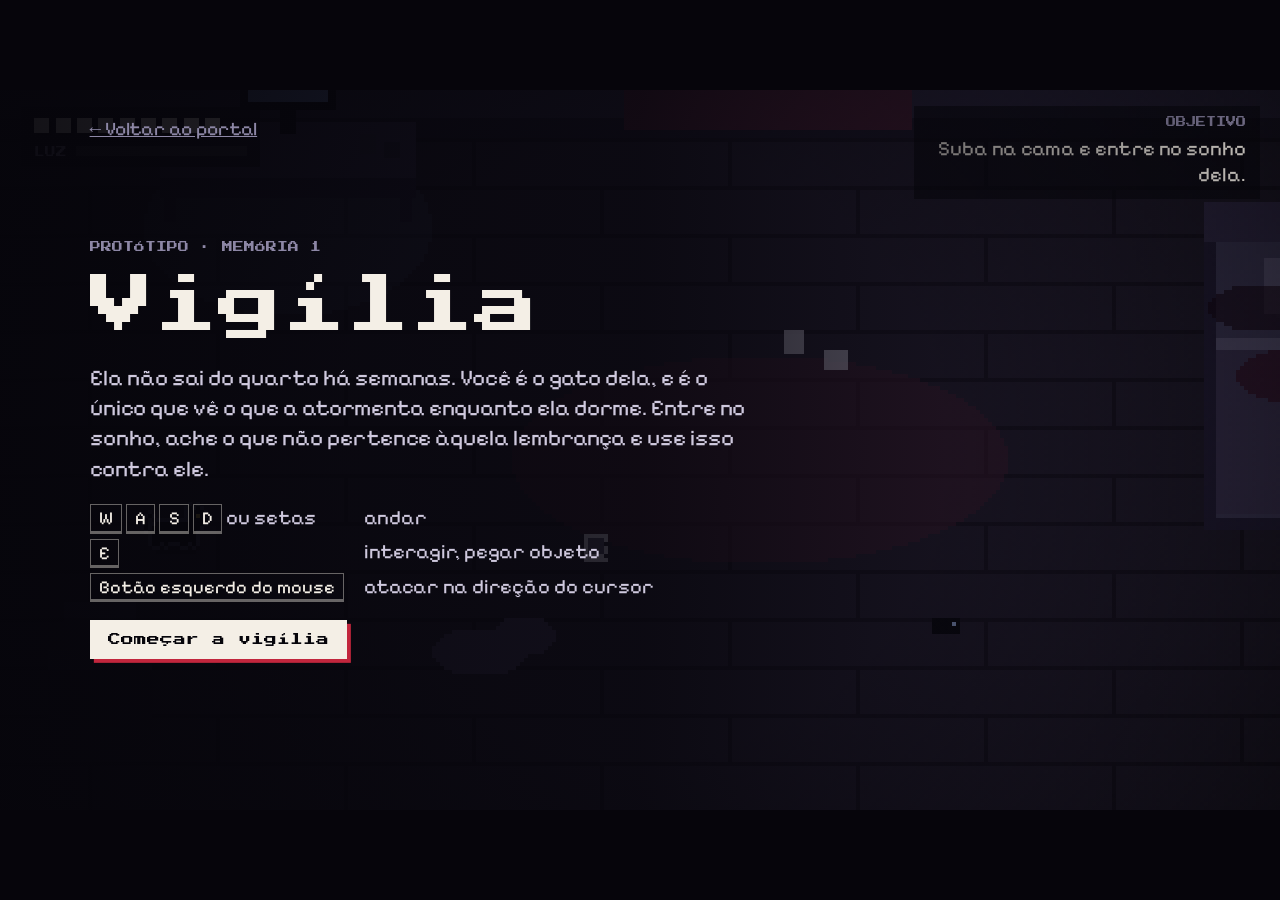
==== commit 2df85c2b: "Reescreve Vigília em visão de cima e pixel art Ataque passa para o botão esquerdo do mouse, na direç" ====
--- a/jogos/vigilia/index.html
+++ b/jogos/vigilia/index.html
@@ -1,641 +1,94 @@
 <!DOCTYPE html>
-<html lang="pt-BR">
-<head>
-<meta charset="utf-8">
-<meta name="viewport" content="width=device-width, initial-scale=1">
-<title>Vigília, protótipo jogável</title>
-<link rel="preconnect" href="https://fonts.googleapis.com">
-<link href="https://fonts.googleapis.com/css2?family=Cormorant+Garamond:ital,wght@0,500;0,700;1,500&family=Sora:wght@400;600&display=swap" rel="stylesheet">
-<style>
-/* Layout: palco 16:9 centralizado; HUD em HTML sobre um SVG de 4 camadas com parallax. Tema único (mundo escuro) por escolha. */
-:root{
-  color-scheme: dark;
-  --ink:#06050b;          /* fundo fora do palco */
-  --bone:#f4efe6;         /* porcelana, texto principal */
-  --moon:#9fb4e8;         /* luz fria do quarto */
-  --ember:#ffcf8a;        /* luz quente, esperança */
-  --wound:#c2263d;        /* perigo, o vilão */
-  --mist:#8d87a6;         /* texto secundário */
-  --f-display:"Cormorant Garamond", Georgia, "Times New Roman", serif;
-  --f-body:"Sora", system-ui, -apple-system, "Segoe UI", sans-serif;
-}
-*{box-sizing:border-box}
-html,body{height:100%;margin:0}
-body{background:var(--ink);color:var(--bone);font-family:var(--f-body);display:grid;place-items:center;overflow:hidden}
-#game{position:relative;width:min(100vw,calc(100vh*16/9));aspect-ratio:16/9;font-size:min(1.67vw,2.96vh);overflow:hidden;background:#000;user-select:none;-webkit-user-select:none;touch-action:none}
-#stage{position:absolute;inset:0;width:100%;height:100%;display:block}
+<html lang="pt-br">
+    <head>
+        <meta charset="UTF-8">
+        <meta name="viewport" content="width=device-width, initial-scale=1.0">
+        <title>Vigília</title>
 
-/* ---------- paletas de cena (as cores do cenário mudam por variáveis) ---------- */
-#stage.room{--wall:#191624;--wall2:#120f1b;--floor:#0e0c14;--floor2:#09080e;--furn:#0b0a11;--accent:#3a1a2c;--blanket:#2a2438;--glass:#1b2440;--ov:.34}
-#stage.room.hope{--wall:#57506f;--wall2:#443e5a;--floor:#4a3a3c;--floor2:#3a2d30;--furn:#33293a;--accent:#a3566a;--blanket:#8a7ab0;--glass:#ffd9a0;--ov:0}
-#stage.dream{--wall:#f3d9b1;--wall2:#e6c08e;--floor:#b9794a;--floor2:#9c6238;--furn:#7a4a2e;--accent:#c9483b;--plant:#5d8a4e;--sky1:#ffe2a8;--sky2:#ff9e7a;--sun:#fff3c4;--hill:#d9826a;--fore:#3d2a22;--ov:0}
-#stage.dream.nightmare{--wall:#2a1420;--wall2:#1c0c16;--floor:#190b11;--floor2:#0e0609;--furn:#0d0508;--accent:#5a0f1c;--plant:#1c1a14;--sky1:#4a0716;--sky2:#0a0206;--sun:#c2263d;--hill:#12060a;--fore:#050305;--ov:.12}
-#stage.dream.dawn{--wall:#fff6e0;--wall2:#f3e3bd;--floor:#e2c69a;--floor2:#cfae7e;--furn:#b99263;--accent:#e58a7a;--plant:#7fb26a;--sky1:#cfeaff;--sky2:#fff2c9;--sun:#ffffff;--hill:#a9cfa0;--fore:#8a6a4a;--ov:0}
-#stage [class^="c-"],#stage [class*=" c-"]{transition:fill 1.8s ease,stop-color 1.8s ease,transform 2.4s ease}
-.c-wall{fill:var(--wall)}.c-wall2{fill:var(--wall2)}.c-floor{fill:var(--floor)}.c-floor2{fill:var(--floor2)}
-.c-furn{fill:var(--furn)}.c-accent{fill:var(--accent)}.c-blanket{fill:var(--blanket)}.c-glass{fill:var(--glass)}
-.c-plant{fill:var(--plant)}.c-sun{fill:var(--sun)}.c-hill{fill:var(--hill)}.c-fore{fill:var(--fore)}
-.c-sky1{stop-color:var(--sky1)}.c-sky2{stop-color:var(--sky2)}
-#ov{fill:#04030a;opacity:var(--ov);transition:opacity 1.8s ease;pointer-events:none}
-.hp-only,.nm-only,.beam,.wisps,.sleep,.sit{transition:opacity 1.6s ease}
-.nm-only{opacity:0}.nightmare .nm-only{opacity:1}.nightmare .hp-only{opacity:0}
-.beam{opacity:0}.hope .beam{opacity:.24}
-.hope .wisps{opacity:0}
-.sit{opacity:0}.hope .sit{opacity:1}.hope .sleep{opacity:0}
-.curtain{transform-box:fill-box;transition:transform 2.4s ease}
-.curtain.l{transform-origin:left center}.curtain.r{transform-origin:right center}
-.hope .curtain{transform:scaleX(.28)}
-.frame{transform-box:fill-box;transform-origin:50% 0;transition:transform 1.4s cubic-bezier(.5,1.8,.5,1)}
-.nightmare .frame{transform:rotate(var(--r,8deg))}
-.wilt{transform-box:fill-box;transform-origin:50% 100%;transition:transform 2s ease}
-.nightmare .wilt{transform:rotate(38deg) scaleY(.8)}
-.flame{transform-box:fill-box;transform-origin:50% 100%;animation:flick .5s infinite alternate;transition:fill 1.5s}
-.nightmare .flame{fill:#6fa8ff}
-@keyframes flick{to{transform:scale(.85,1.15)}}
-.screen{animation:scr 3.3s infinite steps(1)}
-@keyframes scr{0%,100%{opacity:.9}47%{opacity:.75}50%{opacity:.95}81%{opacity:.6}84%{opacity:.9}}
-.pulse{animation:pulse 1.6s infinite}
-@keyframes pulse{0%,100%{opacity:.15}50%{opacity:1}}
-.wisp{animation:wisp 7s ease-in-out infinite alternate;transform-box:fill-box;transform-origin:center}
-.wisp:nth-child(2){animation-duration:9s;animation-delay:-3s}.wisp:nth-child(3){animation-duration:6s;animation-delay:-1s}.wisp:nth-child(4){animation-duration:11s;animation-delay:-5s}
-@keyframes wisp{from{transform:translate(-18px,6px) scale(1)}to{transform:translate(22px,-14px) scale(1.25)}}
-.glitch{animation:glitch 2.2s infinite steps(1)}
-@keyframes glitch{0%,100%{transform:translate(0,0);opacity:1}8%{transform:translate(3px,-1px)}10%{transform:translate(-2px,1px);opacity:.6}12%{transform:translate(0,0);opacity:1}55%{transform:translate(-3px,0)}57%{transform:translate(2px,2px);opacity:.75}59%{transform:translate(0,0);opacity:1}}
-.halo{animation:pulse 2.4s infinite}
-.sway{animation:sway 3.6s ease-in-out infinite alternate;transform-box:fill-box;transform-origin:50% 100%}
-@keyframes sway{from{transform:rotate(-1.2deg)}to{transform:rotate(1.2deg)}}
-.clockhand{transform-box:fill-box;transform-origin:50% 100%;animation:back 6s linear infinite}
-@keyframes back{to{transform:rotate(-360deg)}}
-.nightmare .clockhand{animation-duration:.7s}
-.threads{stroke-dasharray:4 5;animation:dash 1.2s linear infinite}
-@keyframes dash{to{stroke-dashoffset:-18}}
-#bossEl{transition:opacity 1.6s ease}
-.word{font-family:var(--f-display);font-style:italic;font-weight:700;font-size:28px;fill:var(--bone);stroke:var(--wound);stroke-width:.8;paint-order:stroke}
+        <!-- Fontes de pixel. Sem internet, o navegador usa "monospace". -->
+        <link rel="preconnect" href="https://fonts.googleapis.com">
+        <link rel="preconnect" href="https://fonts.gstatic.com" crossorigin>
+        <link href="https://fonts.googleapis.com/css2?family=Pixelify+Sans:wght@400;600&family=Press+Start+2P&display=swap" rel="stylesheet">
 
-/* ---------- HUD ---------- */
-.hud{position:absolute;pointer-events:none}
-#hudL{left:1.4em;top:1.1em;display:flex;flex-direction:column;gap:.55em}
-#lives{display:flex;gap:.28em}
-#lives i{width:.72em;height:.72em;border-radius:50% 50% 50% 50%/60% 60% 40% 40%;background:var(--bone);box-shadow:0 0 .5em rgba(244,239,230,.5)}
-#lives i.off{background:transparent;outline:1px solid rgba(244,239,230,.3);box-shadow:none}
-.meter{display:flex;align-items:center;gap:.6em;font-size:.72em;letter-spacing:.14em;text-transform:uppercase;color:var(--mist)}
-.bar{width:9em;height:.42em;background:rgba(255,255,255,.1);border-radius:1em;overflow:hidden}
-.bar b{display:block;height:100%;width:0;background:var(--ember);transition:width 1.6s ease;box-shadow:0 0 .8em var(--ember)}
-#goal{right:1.4em;top:1.1em;max-width:19em;text-align:right;font-size:.78em;line-height:1.45;color:var(--bone);text-shadow:0 1px 6px #000}
-#goal small{display:block;color:var(--mist);letter-spacing:.14em;text-transform:uppercase;font-size:.82em;margin-bottom:.2em}
-#bossHud{left:50%;top:1.1em;transform:translateX(-50%);width:22em;text-align:center;opacity:0;transition:opacity .8s}
-#bossHud.on{opacity:1}
-#bossHud span{font-family:var(--f-display);font-style:italic;font-size:1.25em;color:var(--bone);text-shadow:0 0 .6em var(--wound)}
-#bossHud .bar{width:100%;height:.5em;margin-top:.3em;background:rgba(0,0,0,.6);outline:1px solid rgba(194,38,61,.5)}
-#bossHud .bar b{width:100%;background:var(--wound);box-shadow:none;transition:width .25s}
-#sub{left:50%;bottom:2.2em;transform:translateX(-50%);width:min(40em,86%);text-align:center;font-family:var(--f-display);font-size:1.5em;line-height:1.25;text-wrap:balance;text-shadow:0 2px 10px #000,0 0 2px #000;opacity:0;transition:opacity .5s}
-#sub.on{opacity:1}
-#sub em{display:block;font-family:var(--f-body);font-style:normal;font-size:.48em;letter-spacing:.2em;text-transform:uppercase;color:var(--mist);margin-bottom:.3em}
-#sub.evil{color:#ffb3bd}
-#fade{position:absolute;inset:0;background:#000;opacity:0;transition:opacity .9s ease;pointer-events:none;display:grid;place-items:center;font-family:var(--f-display);font-style:italic;font-size:1.7em;text-align:center;padding:2em;color:var(--bone)}
-#hurt{position:absolute;inset:0;pointer-events:none;box-shadow:inset 0 0 9em 2em var(--wound);opacity:0;transition:opacity .4s}
+        <link rel="stylesheet" href="style.css">
+    </head>
+    <body>
 
-/* ---------- telas ---------- */
-.panel{position:absolute;inset:0;display:flex;flex-direction:column;justify-content:center;gap:1.1em;padding:0 7%;background:linear-gradient(90deg,rgba(6,5,11,.94) 0%,rgba(6,5,11,.78) 48%,rgba(6,5,11,.15) 100%)}
-.panel[hidden]{display:none}
-.panel h1{font-family:var(--f-display);font-weight:700;font-size:5em;line-height:.95;margin:0;letter-spacing:.01em}
-.panel h1 small{display:block;font-family:var(--f-body);font-weight:400;font-size:.16em;letter-spacing:.32em;text-transform:uppercase;color:var(--mist);margin-bottom:1em}
-.panel p{max-width:30em;margin:0;font-size:.95em;line-height:1.6;color:#cfc9de}
-.keys{display:grid;grid-template-columns:auto 1fr;gap:.45em 1em;max-width:26em;font-size:.82em;color:#cfc9de;align-items:center}
-kbd{font-family:var(--f-body);font-size:.9em;border:1px solid rgba(244,239,230,.35);border-bottom-width:2px;border-radius:.35em;padding:.12em .5em;color:var(--bone);white-space:nowrap}
-.btn{align-self:flex-start;font:600 1em var(--f-body);color:var(--ink);background:var(--bone);border:0;border-radius:2em;padding:.75em 1.7em;cursor:pointer;letter-spacing:.04em}
-.btn:hover{background:var(--ember)}
-.btn:focus-visible{outline:3px solid var(--moon);outline-offset:3px}
-.panel ul{margin:0;padding-left:1.1em;max-width:32em;font-size:.86em;line-height:1.6;color:#cfc9de}
+        <div id="jogo">
+            <!-- A cena é desenhada aqui em 320x180 e ampliada pelo CSS (pixel art). -->
+            <canvas id="tela" aria-label="Cena do jogo"></canvas>
 
-/* ---------- toque ---------- */
-#touch{position:absolute;inset:auto 0 0 0;display:none;justify-content:space-between;padding:1em 1.4em;pointer-events:none}
-#touch div{display:flex;gap:.7em}
-#touch button{pointer-events:auto;width:3.6em;height:3.6em;border-radius:50%;border:1px solid rgba(244,239,230,.4);background:rgba(10,8,18,.55);color:var(--bone);font:600 1.1em var(--f-body);touch-action:none}
-@media (pointer:coarse){#touch{display:flex}#sub{bottom:5.6em}}
-@media (prefers-reduced-motion:reduce){.glitch,.wisp,.sway,.screen{animation:none}}
-</style>
-</head>
-<body>
-<div id="game">
-  <svg id="stage" class="room" viewBox="0 0 960 540" preserveAspectRatio="xMidYMid slice" aria-label="Cena do jogo">
-    <defs>
-      <linearGradient id="skyG" x1="0" y1="0" x2="0" y2="1"><stop offset="0" class="c-sky2"/><stop offset="1" class="c-sky1"/></linearGradient>
-      <radialGradient id="vig" cx=".5" cy=".5" r=".75"><stop offset=".55" stop-color="#000" stop-opacity="0"/><stop offset="1" stop-color="#000" stop-opacity=".85"/></radialGradient>
-      <radialGradient id="glowW" cx=".5" cy=".5" r=".5"><stop offset="0" stop-color="#ffe9b8" stop-opacity=".9"/><stop offset="1" stop-color="#ffe9b8" stop-opacity="0"/></radialGradient>
-      <radialGradient id="glowB" cx=".5" cy=".5" r=".5"><stop offset="0" stop-color="#8fb0ff" stop-opacity=".55"/><stop offset="1" stop-color="#8fb0ff" stop-opacity="0"/></radialGradient>
-      <filter id="blur" x="-50%" y="-50%" width="200%" height="200%"><feGaussianBlur stdDeviation="9"/></filter>
-    </defs>
-    <g id="L1"></g><g id="L2"></g><g id="L3"></g><g id="L4"></g>
-    <rect id="ov" width="960" height="540"/>
-    <rect width="960" height="540" fill="url(#vig)" pointer-events="none"/>
-  </svg>
+            <!-- HUD em HTML, por cima do canvas -->
+            <div class="hud" id="hud-status">
+                <div id="vidas" aria-label="Vidas do gato"></div>
+                <div class="medidor">Luz <span class="barra"><b id="luz"></b></span></div>
+            </div>
+            <div class="hud" id="hud-chefe">
+                <span>A Máscara</span>
+                <div class="barra"><b id="vida-chefe"></b></div>
+            </div>
+            <div class="hud" id="objetivo"></div>
+            <div class="hud" id="legenda"></div>
+            <div id="dano"></div>
+            <div id="transicao"></div>
 
-  <div class="hud" id="hudL">
-    <div id="lives" aria-label="Vidas do gato"></div>
-    <div class="meter">Luz <span class="bar"><b id="luz"></b></span></div>
-  </div>
-  <div class="hud" id="bossHud"><span>A Máscara</span><div class="bar"><b id="bossBar"></b></div></div>
-  <div class="hud" id="goal"></div>
-  <div class="hud" id="sub"></div>
-  <div id="hurt"></div>
-  <div id="fade"></div>
+            <!-- Controles de toque (só aparecem em telas de toque) -->
+            <div id="toque">
+                <div class="direcional">
+                    <button data-tecla="arrowup" aria-label="Cima">▲</button>
+                    <button data-tecla="arrowleft" aria-label="Esquerda">◀</button>
+                    <button data-tecla="arrowdown" aria-label="Baixo">▼</button>
+                    <button data-tecla="arrowright" aria-label="Direita">▶</button>
+                </div>
+                <div class="acoes">
+                    <button data-tecla="e" aria-label="Interagir">E</button>
+                    <button data-acao="atacar" aria-label="Atacar">✦</button>
+                </div>
+            </div>
 
-  <div id="touch">
-    <div><button data-k="arrowleft" aria-label="Esquerda">◀</button><button data-k="arrowright" aria-label="Direita">▶</button></div>
-    <div><button data-k="e" aria-label="Interagir">E</button><button data-k="j" aria-label="Atacar">✦</button><button data-k="arrowup" aria-label="Pular">▲</button></div>
-  </div>
+            <div class="painel" id="painel-titulo">
+                <a class="voltar" href="../../">&larr; Voltar ao portal</a>
+                <h1><small>Protótipo · Memória 1</small>Vigília</h1>
+                <p>Ela não sai do quarto há semanas. Você é o gato dela, e é o único que vê o que a atormenta enquanto ela dorme. Entre no sonho, ache o que não pertence àquela lembrança e use isso contra ele.</p>
+                <div class="teclas">
+                    <span><kbd>W</kbd> <kbd>A</kbd> <kbd>S</kbd> <kbd>D</kbd> ou setas</span><span>andar</span>
+                    <span><kbd>E</kbd></span><span>interagir, pegar objeto</span>
+                    <span><kbd>Botão esquerdo do mouse</kbd></span><span>atacar na direção do cursor</span>
+                </div>
+                <button class="botao" id="botao-comecar">Começar a vigília</button>
+            </div>
 
-  <div class="panel" id="title">
-    <h1><small>Protótipo · Memória 1</small>Vigília</h1>
-    <p>Ela não sai do quarto há semanas. Você é o gato dela, e é o único que vê o que a atormenta enquanto ela dorme. Entre no sonho, ache o que não pertence àquela lembrança e use isso contra ele.</p>
-    <div class="keys">
-      <span><kbd>A</kbd> <kbd>D</kbd> ou <kbd>←</kbd> <kbd>→</kbd></span><span>andar</span>
-      <span><kbd>W</kbd> <kbd>↑</kbd> ou <kbd>Espaço</kbd></span><span>pular</span>
-      <span><kbd>E</kbd></span><span>interagir, pegar objeto</span>
-      <span><kbd>J</kbd> ou <kbd>X</kbd></span><span>atacar</span>
-    </div>
-    <button class="btn" id="startBtn">Começar a vigília</button>
-  </div>
+            <div class="painel" id="painel-fim" hidden>
+                <h1><small>Fim do protótipo</small>A cortina abriu</h1>
+                <p>Primeira memória desfeita. A luz do quarto subiu para 20%. O ciclo completo do jogo repete este laço, com um sonho novo e um objeto fora de contexto diferente a cada memória.</p>
+                <ul>
+                    <li>Quarto: fica mais claro e arrumado a cada memória vencida.</li>
+                    <li>Sonho: começa perfeito, e o primeiro golpe revela o que ele era.</li>
+                    <li>Arma: sempre o objeto que destoa do cenário.</li>
+                </ul>
+                <button class="botao" id="botao-de-novo">Jogar de novo</button>
+            </div>
+        </div>
 
-  <div class="panel" id="end" hidden>
-    <h1><small>Fim do protótipo</small>A cortina abriu</h1>
-    <p>Primeira memória desfeita. A luz do quarto subiu para 20%. O ciclo completo do jogo repete este laço, com um sonho novo e um objeto fora de contexto diferente a cada memória.</p>
-    <ul>
-      <li>Quarto: fica mais claro e arrumado a cada memória vencida.</li>
-      <li>Sonho: começa perfeito, e o primeiro golpe revela o que ele era.</li>
-      <li>Arma: sempre o objeto que destoa do cenário.</li>
-    </ul>
-    <button class="btn" id="againBtn">Jogar de novo</button>
-  </div>
-</div>
-
-<script>
-(()=>{
-"use strict";
-const $=s=>document.querySelector(s);
-const NS="http://www.w3.org/2000/svg";
-const W=960,GY=440;
-const stage=$("#stage"),L=[$("#L1"),$("#L2"),$("#L3"),$("#L4")];
-const reduce=matchMedia("(prefers-reduced-motion:reduce)").matches;
-const rnd=(a,b)=>a+Math.random()*(b-a);
-const clamp=(v,a,b)=>Math.max(a,Math.min(b,v));
-
-/* ================= estado ================= */
-const S={mode:"title",phase:"",cam:0,worldW:1300,f:[0,.7,1,1.3],shake:0,frozen:true,hope:false,seen:{},timers:[]};
-const cat={x:150,y:GY,vy:0,face:1,ground:true,lives:9,inv:0,atk:0,cd:0,weapon:false,kb:0,walk:0,moving:false};
-const boss={x:1740,hp:10,max:10,state:"stalk",t:1.5,dir:1,inv:0,kb:0,active:false,casts:0};
-const EX_X=1740,GIRL_X=1850,VASE_X=620,BED_X=1000;
-let words=[],parts=[],R={};
-const later=(fn,ms)=>{const id=setTimeout(fn,ms);S.timers.push(id);return id};
-const clearTimers=()=>{S.timers.forEach(clearTimeout);S.timers=[]};
-
-/* ================= entrada ================= */
-const keys={},pressed={};
-addEventListener("keydown",e=>{const k=e.key.toLowerCase();
-  if([" ","arrowup","arrowdown","arrowleft","arrowright"].includes(k))e.preventDefault();
-  if(!keys[k])pressed[k]=true;keys[k]=true});
-addEventListener("keyup",e=>{keys[e.key.toLowerCase()]=false});
-addEventListener("blur",()=>{for(const k in keys)keys[k]=false});
-document.querySelectorAll("#touch button").forEach(b=>{const k=b.dataset.k;
-  b.addEventListener("pointerdown",e=>{e.preventDefault();if(!keys[k])pressed[k]=true;keys[k]=true});
-  ["pointerup","pointercancel","pointerleave"].forEach(ev=>b.addEventListener(ev,()=>{keys[k]=false}))});
-const any=(o,...ks)=>ks.some(k=>o[k]);
-
-/* ================= HUD ================= */
-function say(who,text,ms=4600,evil=false){const el=$("#sub");
-  el.innerHTML=(who?`<em>${who}</em>`:"")+text;el.classList.toggle("evil",evil);el.classList.add("on");
-  clearTimeout(say.t);say.t=setTimeout(()=>el.classList.remove("on"),ms)}
-function once(id,fn){if(!S.seen[id]){S.seen[id]=1;fn()}}
-function goal(t){$("#goal").innerHTML=t?`<small>Objetivo</small>${t}`:""}
-function drawLives(){$("#lives").innerHTML=Array.from({length:9},(_,i)=>`<i class="${i<cat.lives?"":"off"}"></i>`).join("")}
-function fade(color,text,hold,mid){const f=$("#fade");f.style.background=color;f.style.color=color==="#fff"?"#2a2030":"";f.textContent=text||"";f.style.opacity=1;
-  later(()=>{mid&&mid();later(()=>{f.style.opacity=0},hold)},950)}
-
-/* ================= personagens (SVG) ================= */
-const catSVG=`<g id="cat"><g id="catFlip"><g id="catBob">
-  <path id="tail" d="M-26,-26 C-48,-30 -54,-56 -40,-70" stroke="#07070c" stroke-width="7" fill="none" stroke-linecap="round"/>
-  <path d="M-26,-26 C-48,-30 -54,-56 -40,-70" stroke="#4a4a6a" stroke-width="1" fill="none" opacity=".6"/>
-  <rect class="leg" x="-24" y="-16" width="7" height="16" rx="3" fill="#07070c"/><rect class="leg" x="-14" y="-16" width="7" height="16" rx="3" fill="#0d0d15"/>
-  <rect class="leg" x="10" y="-16" width="7" height="16" rx="3" fill="#0d0d15"/><rect class="leg" x="19" y="-16" width="7" height="16" rx="3" fill="#07070c"/>
-  <ellipse cx="0" cy="-25" rx="31" ry="14" fill="#07070c" stroke="#4a4a6a" stroke-width="1.2"/>
-  <polygon points="15,-46 19,-62 27,-49" fill="#07070c" stroke="#4a4a6a" stroke-width="1"/><polygon points="28,-49 36,-62 39,-45" fill="#07070c" stroke="#4a4a6a" stroke-width="1"/>
-  <circle cx="27" cy="-37" r="14" fill="#07070c" stroke="#4a4a6a" stroke-width="1.2"/>
-  <ellipse cx="26" cy="-38" rx="3" ry="4" fill="#ffd84a"/><ellipse cx="36" cy="-38" rx="3" ry="4" fill="#ffd84a"/>
-  <rect x="25.3" y="-41.5" width="1.4" height="7" fill="#07070c"/><rect x="35.3" y="-41.5" width="1.4" height="7" fill="#07070c"/>
-  <polygon id="shard" points="39,-30 66,-40 60,-30 46,-23" fill="#f6f1e7" stroke="#9fb4e8" stroke-width="1" display="none"/>
-  <path id="slash" d="M34,-78 Q118,-40 40,4 Q92,-38 34,-78Z" fill="#f6f1e7" opacity=".9" display="none"/>
-</g></g></g>
-<g id="prompt" display="none"><rect x="-17" y="-17" width="34" height="34" rx="8" fill="#06050b" stroke="#f4efe6" stroke-width="1.5"/><text y="7" text-anchor="middle" font-family="Sora,sans-serif" font-weight="600" font-size="18" fill="#f4efe6">E</text></g>
-<g id="fx"></g>`;
-
-const exSVG=`<g id="exN" transform="translate(${EX_X},${GY})"><g class="sway">
-  <rect x="-13" y="-82" width="11" height="82" fill="#27344f"/><rect x="2" y="-82" width="11" height="82" fill="#27344f"/>
-  <rect x="-21" y="-152" width="42" height="76" rx="9" fill="#f3efe8"/>
-  <path d="M16,-140 Q40,-124 50,-108" stroke="#f3efe8" stroke-width="10" fill="none" stroke-linecap="round"/>
-  <path d="M52,-108 L60,-78" stroke="#4d7a45" stroke-width="3"/>
-  <circle cx="50" cy="-116" r="8" fill="#c9483b"/><circle cx="60" cy="-110" r="7" fill="#e0685a"/><circle cx="54" cy="-104" r="6" fill="#c9483b"/>
-  <circle cx="0" cy="-170" r="18" fill="#e3b28c"/>
-  <path d="M-18,-174 Q-16,-195 4,-192 Q21,-189 18,-172 Q6,-183 -18,-174Z" fill="#2a1d17"/>
-  <circle cx="8" cy="-171" r="1.8" fill="#2a1d17"/><path d="M3,-162 Q9,-156 15,-163" stroke="#2a1d17" stroke-width="1.6" fill="none" stroke-linecap="round"/>
-</g></g>`;
-
-const girlSVG=`<g transform="translate(${GIRL_X},${GY})">
-  <g class="hp-only"><g class="sway">
-    <rect x="-9" y="-60" width="7" height="60" fill="#e3b28c"/><rect x="3" y="-60" width="7" height="60" fill="#e3b28c"/>
-    <path d="M-16,-142 Q0,-150 16,-142 L30,-52 Q0,-42 -30,-52Z" fill="#f2c94c"/>
-    <path d="M-22,-176 Q-26,-120 -18,-100 L18,-100 Q26,-120 22,-176Z" fill="#5a3320"/>
-    <circle cx="0" cy="-160" r="16" fill="#e9bd9a"/>
-    <path d="M-17,-164 Q-10,-182 6,-178 Q18,-174 17,-160 Q4,-172 -17,-164Z" fill="#5a3320"/>
-    <circle cx="-7" cy="-160" r="1.6" fill="#2a1d17"/><path d="M-12,-152 Q-7,-148 -2,-152" stroke="#2a1d17" stroke-width="1.4" fill="none" stroke-linecap="round"/>
-  </g></g>
-  <g class="nm-only">
-    <g class="threads" stroke="#c2263d" stroke-width="1.2" fill="none" opacity=".8"><path d="M-14,-70 L-60,-440"/><path d="M0,-78 L4,-440"/><path d="M14,-70 L70,-440"/><path d="M-24,-40 L-130,-440"/><path d="M24,-40 L140,-440"/></g>
-    <path d="M-30,0 Q-34,-44 -10,-58 Q14,-64 28,-40 Q34,-18 30,0Z" fill="#8a7430"/>
-    <path d="M-20,-86 Q-30,-40 -24,-10 L10,-30 Q20,-60 14,-86Z" fill="#2e1a12"/>
-    <circle cx="-2" cy="-70" r="15" fill="#b99680"/>
-    <path d="M-18,-74 Q-8,-92 10,-84 Q16,-76 13,-66 Q0,-80 -18,-74Z" fill="#2e1a12"/>
-  </g>
-</g>`;
-
-const bossSVG=`<g id="bossEl" display="none"><g id="bossIn">
-  <ellipse cx="0" cy="-4" rx="70" ry="10" fill="#000" opacity=".5"/>
-  <g id="bArms" stroke="#050305" stroke-width="11" fill="none" stroke-linecap="round">
-    <path d="M-34,-196 Q-78,-150 -84,-70 M-84,-70 l-10,22 M-84,-70 l0,26 M-84,-70 l10,22"/>
-    <path d="M34,-196 Q78,-150 84,-70 M84,-70 l-10,22 M84,-70 l0,26 M84,-70 l10,22"/>
-  </g>
-  <path d="M-52,0 L-38,-150 Q-42,-236 0,-246 Q42,-236 38,-150 L52,0 L34,-16 L17,0 L0,-16 L-17,0 L-34,-16Z" fill="#050305" stroke="#5a0f1c" stroke-width="1.5"/>
-  <ellipse cx="0" cy="-206" rx="23" ry="29" fill="#f4efe6"/>
-  <polygon points="6,-236 24,-222 22,-200 10,-214" fill="#050305"/>
-  <ellipse cx="-9" cy="-212" rx="6" ry="4" fill="#050305" transform="rotate(18 -9 -212)"/><ellipse cx="9" cy="-212" rx="6" ry="4" fill="#050305" transform="rotate(-18 9 -212)"/>
-  <circle class="beye" cx="-9" cy="-212" r="1.8" fill="#fff"/><circle class="beye" cx="9" cy="-212" r="1.8" fill="#fff"/>
-  <path d="M-14,-194 Q0,-180 14,-194" stroke="#050305" stroke-width="2.4" fill="none" stroke-linecap="round"/>
-  <g stroke="#050305" stroke-width="1.6" fill="none">
-    <path class="crack" d="M-20,-220 L-8,-204 L-14,-190" display="none"/><path class="crack" d="M0,-234 L-4,-216 L4,-202" display="none"/>
-    <path class="crack" d="M18,-196 L6,-188 L10,-178" display="none"/><path class="crack" d="M-22,-200 L-2,-196 L-8,-180 M4,-202 L20,-208" display="none"/>
-  </g>
-</g></g>`;
-
-/* ================= cenários ================= */
-function buildRoom(hope){
-  S.mode="room";S.phase="";S.hope=hope;S.worldW=1300;S.f=[0,.7,1,1.3];
-  stage.setAttribute("class","room");
-  L[0].innerHTML="";
-  /* parede (parallax 0.7) */
-  let photos="";for(let i=0;i<7;i++){if(i===2||i===3||i===5)continue;photos+=`<rect x="${150+i*38}" y="${150+Math.sin(i)*8}" width="24" height="30" fill="#2b2740" stroke="#3a3550" transform="rotate(${(i%3-1)*5} ${162+i*38} 165)"/>`}
-  L[1].innerHTML=`
-    <rect class="c-wall" width="1260" height="440"/>
-    <rect class="c-wall2" y="395" width="1260" height="45"/>
-    <path d="M140,146 Q280,176 420,150" stroke="#2f2a44" stroke-width="1.5" fill="none"/>${photos}
-    <rect class="c-glass" x="520" y="110" width="200" height="220"/>
-    <path d="M620,110V330M520,220H720" stroke="#0a0911" stroke-width="5"/>
-    <rect x="514" y="104" width="212" height="232" fill="none" stroke="#0a0911" stroke-width="8"/>
-    <rect class="curtain l c-accent" x="506" y="96" width="112" height="262"/>
-    <rect class="curtain r c-accent" x="622" y="96" width="112" height="262"/>
-    <rect x="496" y="90" width="248" height="7" rx="3" fill="#07060c"/>
-    <polygon class="beam" points="540,110 700,110 880,440 420,440" fill="#ffd9a0"/>
-    <rect x="860" y="232" width="190" height="7" class="c-furn"/>
-    <rect x="872" y="196" width="12" height="36" fill="#2a2440"/><rect x="886" y="204" width="10" height="28" fill="#3a1a2c"/><rect x="900" y="212" width="40" height="11" fill="#22203a" transform="rotate(-14 920 218)"/>
-    <rect x="980" y="150" width="62" height="80" fill="#201c30" stroke="#2f2a44" transform="rotate(9 980 150)"/>
-    <rect x="300" y="230" width="70" height="92" fill="#1e1a2c" stroke="#2f2a44" transform="rotate(-3 335 276)"/>`;
-  /* chão, móveis, cama (parallax 1) */
-  let boards="";for(let x=0;x<1300;x+=130)boards+=`<rect class="c-floor2" x="${x}" y="440" width="2" height="100"/>`;
-  L[2].innerHTML=`
-    <rect class="c-floor" y="440" width="1300" height="100"/>${boards}
-    <rect class="c-floor2" y="440" width="1300" height="4"/>
-    <ellipse class="c-accent" cx="640" cy="486" rx="230" ry="26" opacity=".5"/>
-    <!-- escrivaninha -->
-    <ellipse cx="300" cy="290" rx="130" ry="90" fill="url(#glowB)" class="screen"/>
-    <rect class="c-furn" x="180" y="338" width="250" height="11"/><rect class="c-furn" x="190" y="349" width="9" height="91"/><rect class="c-furn" x="411" y="349" width="9" height="91"/>
-    <rect x="252" y="262" width="96" height="62" rx="3" fill="#0a0911"/><rect class="screen" x="257" y="267" width="86" height="52" fill="#7f9be0"/>
-    <rect x="294" y="324" width="12" height="14" fill="#0a0911"/>
-    <rect x="368" y="322" width="14" height="16" rx="2" fill="#3a3550"/><rect x="388" y="326" width="13" height="12" rx="2" fill="#2f2a44"/><ellipse cx="216" cy="336" rx="18" ry="4" fill="#3a3550"/><ellipse cx="216" cy="332" rx="16" ry="3.5" fill="#2f2a44"/>
-    <!-- bagunça -->
-    <path class="c-blanket" d="M450,440 Q470,410 500,422 Q520,400 548,426 Q560,434 566,440Z" opacity=".8"/>
-    <rect x="552" y="426" width="60" height="9" fill="#3b3144" transform="rotate(-4 582 430)"/>
-    <rect x="630" y="431" width="13" height="17" fill="#cfc9de" opacity=".7" transform="rotate(-24 636 439)"/><rect x="652" y="433" width="13" height="17" fill="#cfc9de" opacity=".7" transform="rotate(31 658 441)"/>
-    <rect x="752" y="434" width="24" height="5" rx="2" fill="#0a0911"/><circle class="pulse" cx="771" cy="436" r="2" fill="#9fb4e8"/>
-    <path d="M700,440 Q716,418 742,430 Q752,436 756,440Z" fill="#241f33"/>
-    <rect x="96" y="408" width="50" height="32" fill="#17131f" stroke="#2f2a44"/><rect x="104" y="384" width="40" height="24" fill="#1b1726" stroke="#2f2a44" transform="rotate(-6 124 396)"/>
-    <!-- cama -->
-    <rect class="c-furn" x="1216" y="296" width="22" height="144"/><rect class="c-furn" x="850" y="398" width="380" height="26"/><rect class="c-furn" x="856" y="424" width="10" height="16"/><rect class="c-furn" x="1210" y="424" width="10" height="16"/>
-    <rect x="850" y="372" width="370" height="28" rx="6" fill="#3a3550"/>
-    <rect x="1128" y="350" width="80" height="26" rx="10" fill="#57506f"/>
-    <path class="c-blanket" d="M850,400 L850,384 Q880,372 1120,374 L1120,400Z"/>
-    <g class="sleep">
-      <path class="c-blanket" d="M872,378 Q930,330 1010,338 Q1090,322 1140,362 L1140,380 L872,382Z"/>
-      <path d="M1128,364 Q1150,338 1180,352 Q1196,362 1188,372 Q1160,378 1128,372Z" fill="#2e1a12"/>
-    </g>
-    <g class="sit" transform="translate(960,372)">
-      <rect x="-12" y="0" width="9" height="62" fill="#b99680"/><rect x="3" y="0" width="9" height="62" fill="#b99680"/>
-      <path d="M-20,-78 Q0,-86 20,-78 L24,8 L-24,8Z" fill="#6f6a8f"/>
-      <path d="M-20,-112 Q-26,-64 -18,-40 L18,-40 Q26,-64 20,-112Z" fill="#5a3320"/>
-      <circle cx="0" cy="-98" r="16" fill="#e9bd9a"/><path d="M-17,-102 Q-10,-120 6,-116 Q18,-112 17,-98 Q4,-110 -17,-102Z" fill="#5a3320"/>
-      <circle cx="-7" cy="-98" r="1.6" fill="#2a1d17"/><path d="M-12,-90 Q-7,-88 -2,-90" stroke="#2a1d17" stroke-width="1.4" fill="none" stroke-linecap="round"/>
-    </g>
-    <g class="wisps" filter="url(#blur)">
-      <ellipse class="wisp" cx="960" cy="300" rx="70" ry="30" fill="#3a0a22" opacity=".85"/><ellipse class="wisp" cx="1060" cy="270" rx="90" ry="34" fill="#1a0616" opacity=".9"/>
-      <ellipse class="wisp" cx="1120" cy="310" rx="60" ry="26" fill="#5a0f1c" opacity=".55"/><ellipse class="wisp" cx="1010" cy="240" rx="50" ry="22" fill="#12040e" opacity=".9"/>
-    </g>
-    ${catSVG}`;
-  /* primeiro plano (parallax 1.3) */
-  L[3].innerHTML=`<g fill="#030208">
-    <rect x="70" y="150" width="8" height="390"/><path d="M40,150 L108,150 L96,96 L52,96Z"/>
-    <path d="M520,540 Q540,470 600,480 Q640,440 690,492 Q716,510 720,540Z"/>
-    <path d="M1180,540 L1180,420 Q1184,400 1204,400 L1300,400 Q1318,400 1320,420 L1320,540Z"/><path d="M1190,404 Q1230,360 1296,402Z"/>
-    <rect x="1480" y="430" width="90" height="110"/></g>`;
-  grabRefs();
-  cat.x=hope?640:150;cat.y=GY;cat.vy=0;cat.weapon=false;cat.face=1;S.cam=clamp(cat.x-W/2,0,S.worldW-W);
-  $("#bossHud").classList.remove("on");
-  if(hope){later(()=>stage.classList.add("hope"),700);$("#luz").style.width="20%";goal("Vá até ela.");
-    later(()=>say("","O quarto respira. Uma fresta de manhã entra pela cortina."),1500)}
-  else{$("#luz").style.width="0%";goal("Suba na cama e entre no sonho dela.")}
-}
-
-function buildDream(){
-  S.mode="dream";S.phase="memory";S.worldW=2400;S.f=[.15,.55,1,1.35];
-  stage.setAttribute("class","dream");
-  /* céu (0.15) */
-  L[0].innerHTML=`<rect width="1200" height="440" fill="url(#skyG)"/>
-    <circle class="c-sun" cx="620" cy="250" r="64"/><ellipse class="nm-only" cx="620" cy="250" rx="12" ry="44" fill="#050305"/>
-    <path class="c-hill" d="M0,440 L0,360 Q150,300 300,350 Q470,290 640,346 Q820,300 980,352 Q1100,320 1200,350 L1200,440Z"/>`;
-  /* parede com janelas vazadas (0.55) */
-  const wins=[0,1,2,3].map(i=>[150+i*400,90,200,240]);
-  let d="M0,0H1800V440H0Z";wins.forEach(([x,y,w,h])=>{d+=`M${x},${y}V${y+h}H${x+w}V${y}Z`});
-  let deco="";
-  wins.forEach(([x,y,w,h])=>{deco+=`<rect x="${x}" y="${y}" width="${w}" height="${h}" fill="none" stroke="#fff8ea" stroke-width="7"/><path d="M${x+w/2},${y}V${y+h}M${x},${y+h/2}H${x+w}" stroke="#fff8ea" stroke-width="4"/>
-    <path class="c-accent" d="M${x-22},${y-16} H${x+26} Q${x+20},${y+h/2} ${x-14},${y+h+18} H${x-22}Z"/><path class="c-accent" d="M${x+w+22},${y-16} H${x+w-26} Q${x+w-20},${y+h/2} ${x+w+14},${y+h+18} H${x+w+22}Z"/>`});
-  [0,1,2,3].forEach(i=>{const x=405+i*400,r=[-11,7,-6,13][i];
-    deco+=`<g class="frame" style="--r:${r}deg"><rect class="c-furn" x="${x}" y="150" width="90" height="110"/><rect x="${x+8}" y="158" width="74" height="94" fill="#fff8ea"/>
-      <g class="hp-only"><circle cx="${x+34}" cy="${x%3?196:198}" r="10" fill="#5a3320"/><circle cx="${x+56}" cy="192" r="11" fill="#2a1d17"/><path d="M${x+18},252 Q${x+34},206 ${x+46},252Z" fill="#f2c94c"/><path d="M${x+44},252 Q${x+58},204 ${x+74},252Z" fill="#27344f"/></g>
-      <g class="nm-only"><rect x="${x+8}" y="158" width="74" height="94" fill="#12060a"/><path d="M${x+14},166 L${x+76},246 M${x+70},164 L${x+20},240 M${x+12},206 L${x+78},212" stroke="#c2263d" stroke-width="2.5"/></g></g>
-      <circle cx="${x+45}" cy="110" r="46" fill="url(#glowW)" class="hp-only"/><rect class="c-furn" x="${x+39}" y="104" width="12" height="16" rx="3"/>`});
-  deco+=`<g transform="translate(96,180)"><circle r="30" fill="#fff8ea" stroke="#7a4a2e" stroke-width="5"/><path d="M0,0V-20" stroke="#2a1d17" stroke-width="3" stroke-linecap="round" class="clockhand"/><path d="M0,0H12" stroke="#2a1d17" stroke-width="3" stroke-linecap="round"/></g>`;
-  L[1].innerHTML=`<path class="c-wall" fill-rule="evenodd" d="${d}"/><rect class="c-wall2" y="356" width="1800" height="84"/><rect y="352" width="1800" height="5" fill="#fff8ea" opacity=".5"/>${deco}`;
-  /* piso, mobília, casal (1.0) */
-  let boards="";for(let x=0;x<2400;x+=120)boards+=`<rect class="c-floor2" x="${x}" y="440" width="2" height="100"/>`;
-  L[2].innerHTML=`
-    <rect class="c-floor" y="440" width="2400" height="100"/>${boards}<rect class="c-floor2" y="440" width="2400" height="4"/>
-    <ellipse class="c-accent" cx="1040" cy="488" rx="300" ry="28" opacity=".55"/>
-    <!-- pedestal impecável com o objeto que destoa -->
-    <rect class="c-furn" x="${VASE_X-22}" y="362" width="44" height="78"/><rect class="c-furn" x="${VASE_X-30}" y="356" width="60" height="8" rx="2"/><rect class="c-furn" x="${VASE_X-30}" y="432" width="60" height="8"/>
-    <g id="vase" transform="translate(${VASE_X},356)">
-      <circle class="halo" r="46" cy="-28" fill="url(#glowB)"/>
-      <g class="glitch">
-        <path d="M-14,0 C-27,-14 -25,-34 -12,-44 L-8,-58 L-3,-49 L2,-63 L7,-48 L12,-56 C25,-34 27,-14 14,0Z" fill="#f6f1e7" stroke="#9fb4e8" stroke-width="1.2"/>
-        <path d="M-19,-22 Q0,-13 19,-22" stroke="#4a6fb0" stroke-width="2" fill="none"/><path d="M-3,-49 L-6,-30 L2,-18" stroke="#8d87a6" stroke-width="1" fill="none"/>
-        <polygon points="22,-1 36,-8 31,0" fill="#f6f1e7"/><polygon points="-33,0 -24,-8 -20,0" fill="#f6f1e7"/><polygon points="-6,-70 2,-78 6,-68" fill="#f6f1e7"/>
-      </g>
-    </g>
-    <!-- sofá -->
-    <rect class="c-accent" x="880" y="352" width="280" height="62" rx="16"/><rect class="c-accent" x="866" y="384" width="308" height="44" rx="12"/><rect class="c-furn" x="884" y="428" width="10" height="12"/><rect class="c-furn" x="1146" y="428" width="10" height="12"/>
-    <rect x="930" y="368" width="54" height="34" rx="8" fill="#fff8ea" opacity=".85" class="hp-only"/>
-    <!-- mesa posta -->
-    <path d="M1290,372 H1570 L1560,404 H1300Z" fill="#fff8ea"/><rect class="c-furn" x="1308" y="404" width="10" height="36"/><rect class="c-furn" x="1542" y="404" width="10" height="36"/>
-    <rect x="1340" y="336" width="5" height="36" fill="#fff8ea"/><ellipse class="flame" cx="1342.5" cy="328" rx="4" ry="9" fill="#ffb347"/>
-    <rect x="1516" y="336" width="5" height="36" fill="#fff8ea"/><ellipse class="flame" cx="1518.5" cy="328" rx="4" ry="9" fill="#ffb347"/>
-    <ellipse cx="1342" cy="330" rx="46" ry="46" fill="url(#glowW)" class="hp-only"/><ellipse cx="1518" cy="330" rx="46" ry="46" fill="url(#glowW)" class="hp-only"/>
-    <path d="M1418,372 L1422,346 H1440 L1444,372Z" fill="#9fb4e8"/>
-    <g class="wilt"><path d="M1431,346 V310" stroke="#4d7a45" stroke-width="3"/><circle class="c-accent" cx="1431" cy="304" r="10"/><circle class="c-accent" cx="1420" cy="312" r="8"/><circle class="c-accent" cx="1443" cy="313" r="8"/></g>
-    ${girlSVG}${exSVG}${bossSVG}
-    <g id="wordsG"></g>
-    ${catSVG}`;
-  /* primeiro plano (1.35) */
-  let fore="";[240,1180,2080,2900].forEach((x,i)=>{fore+=`<g transform="translate(${x},540)"><path class="c-fore" d="M-34,0 L-26,-70 H26 L34,0Z"/>
-    <g class="c-plant"><path d="M0,-70 Q-70,-150 -96,-${220+i*8} Q-40,-170 0,-70Z"/><path d="M0,-70 Q10,-190 -14,-270 Q44,-190 0,-70Z"/><path d="M0,-70 Q70,-140 110,-${200+i*10} Q52,-176 0,-70Z"/><path d="M0,-70 Q-30,-120 -60,-124 Q-22,-104 0,-70Z"/></g></g>`});
-  L[3].innerHTML=fore+`<path class="c-fore" d="M0,0 H70 Q60,220 0,360Z" opacity=".9"/>`;
-  grabRefs();
-  cat.x=120;cat.y=GY;cat.vy=0;cat.weapon=false;cat.face=1;cat.lives=9;drawLives();S.cam=0;
-  boss.active=false;boss.hp=boss.max;words=[];
-  goal("Explore a lembrança. Algo aqui não pertence a ela.");
-  later(()=>say("","Uma tarde dourada. Tudo no lugar. Tudo perfeito demais."),900);
-}
-
-function grabRefs(){
-  R={cat:$("#cat"),flip:$("#catFlip"),bob:$("#catBob"),tail:$("#tail"),legs:[...document.querySelectorAll("#cat .leg")],shard:$("#shard"),slash:$("#slash"),
-     prompt:$("#prompt"),fx:$("#fx"),vase:$("#vase"),exN:$("#exN"),boss:$("#bossEl"),bossIn:$("#bossIn"),eyes:[...document.querySelectorAll(".beye")],
-     cracks:[...document.querySelectorAll(".crack")],wordsG:$("#wordsG")};
-  parts=[];
-}
-
-/* ================= partículas ================= */
-function burst(x,y,n,color,spd=260){
-  if(!R.fx)return;
-  for(let i=0;i<n&&parts.length<90;i++){const el=document.createElementNS(NS,"polygon");const s=rnd(3,8);
-    el.setAttribute("points",`0,${-s} ${s*.7},${s*.5} ${-s*.6},${s*.4}`);el.setAttribute("fill",color);R.fx.appendChild(el);
-    const a=rnd(0,Math.PI*2),v=rnd(spd*.3,spd);parts.push({el,x,y,vx:Math.cos(a)*v,vy:Math.sin(a)*v-120,r:rnd(0,360),vr:rnd(-500,500),life:rnd(.5,1.1)})}
-}
-function updParts(dt){
-  for(let i=parts.length-1;i>=0;i--){const p=parts[i];p.life-=dt;p.vy+=700*dt;p.x+=p.vx*dt;p.y+=p.vy*dt;p.r+=p.vr*dt;
-    if(p.life<=0||p.y>GY+60){p.el.remove();parts.splice(i,1);continue}
-    p.el.setAttribute("transform",`translate(${p.x.toFixed(1)},${p.y.toFixed(1)}) rotate(${p.r|0})`);p.el.setAttribute("opacity",Math.min(1,p.life*2).toFixed(2))}
-}
-
-/* ================= fluxo ================= */
-function enterDream(){S.frozen=true;goal("");say("","Você fecha os olhos junto dela.",2400);
-  fade("#000","",700,()=>{buildDream();S.frozen=false})}
-
-function startTransform(){
-  S.phase="transform";S.frozen=true;S.shake=22;goal("");
-  burst(EX_X,GY-150,22,"#f6f1e7",380);
-  $("#hurt").style.opacity=.9;later(()=>$("#hurt").style.opacity=0,500);
-  stage.classList.add("nightmare");
-  R.exN.setAttribute("display","none");
-  boss.x=EX_X;boss.hp=boss.max;boss.state="stalk";boss.t=1.6;boss.kb=0;boss.inv=0;boss.casts=0;
-  R.boss.removeAttribute("display");R.boss.style.opacity=1;R.cracks.forEach(c=>c.setAttribute("display","none"));
-  cat.kb=-420;cat.vy=-300;cat.ground=false;
-  say("Ele","VOCÊ NÃO É NADA SEM MIM.",3200,true);
-  later(()=>{S.shake=10},500);
-  later(()=>{S.phase="fight";S.frozen=false;boss.active=true;$("#bossHud").classList.add("on");$("#bossBar").style.width="100%";
-    goal("Quebre a máscara. Ataque quando ele se cansar depois da investida.")},2600);
-}
-
-function hitBoss(){
-  boss.hp--;boss.inv=.45;boss.kb=cat.face*240;S.shake=9;
-  burst(boss.x,GY-200,10,"#f4efe6");
-  $("#bossBar").style.width=(boss.hp/boss.max*100)+"%";
-  const shown=Math.floor((boss.max-boss.hp)/2.4);R.cracks.forEach((c,i)=>{if(i<shown)c.removeAttribute("display")});
-  if(boss.hp===7)say("Ele","Sem mim você não é ninguém.",3000,true);
-  if(boss.hp===4)say("Ele","Você vai voltar. Você sempre volta.",3000,true);
-  if(boss.hp<=0)win();
-}
-
-function hurtCat(dir){
-  if(cat.inv>0||S.phase!=="fight")return;
-  cat.lives--;cat.inv=1.3;cat.kb=dir*520;cat.vy=-380;cat.ground=false;S.shake=11;drawLives();
-  $("#hurt").style.opacity=.8;later(()=>$("#hurt").style.opacity=0,350);
-  if(cat.lives<=0)defeat();
-}
-
-function clearWords(){words.forEach(w=>w.el.remove());words=[]}
-
-function defeat(){
-  S.frozen=true;boss.active=false;
-  fade("#000","O pesadelo expulsou você. Gatos têm nove vidas.",1700,()=>{
-    clearWords();cat.lives=9;drawLives();cat.x=1250;cat.y=GY;cat.vy=0;cat.kb=0;cat.inv=1;
-    boss.hp=boss.max;boss.x=1900;boss.state="stalk";boss.t=1.8;boss.kb=0;$("#bossBar").style.width="100%";
-    R.cracks.forEach(c=>c.setAttribute("display","none"));
-    later(()=>{S.frozen=false;boss.active=true},1700)});
-}
-
-function win(){
-  S.phase="win";S.frozen=true;boss.active=false;clearWords();S.shake=20;goal("");
-  for(let i=0;i<5;i++)later(()=>burst(boss.x+rnd(-30,30),GY-rnd(40,230),14,i%2?"#f4efe6":"#12060a",420),i*180);
-  R.boss.style.opacity=0;$("#bossHud").classList.remove("on");
-  later(()=>{stage.classList.remove("nightmare");stage.classList.add("dawn")},900);
-  later(()=>say("Ela","Não era amor. Era medo.",3600),2200);
-  later(()=>fade("#fff","",900,()=>{buildRoom(true);S.frozen=false}),5600);
-}
-
-function ending(){
-  S.frozen=true;goal("");
-  burst(cat.x,cat.y-60,8,"#ffcf8a",160);
-  say("Ela","Você ficou comigo o tempo todo, não ficou?",3800);
-  later(()=>{$("#end").hidden=false;S.mode="end";$("#againBtn").focus()},4200);
-}
-
-/* ================= ataque ================= */
-function attack(){
-  cat.atk=.18;cat.cd=.42;
-  if(S.mode!=="dream")return;
-  if(S.phase==="memory"){
-    const dx=EX_X-cat.x;
-    if(dx*cat.face>0&&Math.abs(dx)<130){
-      if(cat.weapon)startTransform();
-      else say("","Suas garras atravessam a lembrança como fumaça. Procure algo que não pertence a este lugar.",4200)}
-  }else if(S.phase==="fight"){
-    for(let i=words.length-1;i>=0;i--){const w=words[i],dx=w.x-cat.x;
-      if(dx*cat.face>-20&&Math.abs(dx)<135&&Math.abs(w.y-(cat.y-30))<70){burst(w.x,w.y-10,6,"#c2263d",180);w.el.remove();words.splice(i,1)}}
-    const dx=boss.x-cat.x;
-    if(dx*cat.face>0&&Math.abs(dx)<135&&boss.inv<=0)hitBoss();
-  }
-}
-
-/* ================= chefe ================= */
-const WORDS=["culpa","sozinha","exagerada","ninguém","sua culpa","fica","ingrata"];
-function spawnWord(dir){
-  if(S.phase!=="fight"||!R.wordsG)return;
-  const el=document.createElementNS(NS,"text");const text=WORDS[Math.random()*WORDS.length|0];
-  el.textContent=text;el.setAttribute("class","word");el.setAttribute("text-anchor","middle");R.wordsG.appendChild(el);
-  words.push({el,text,x:boss.x+dir*50,y:Math.random()<.7?430:374,vx:dir*rnd(240,310),hw:text.length*7});
-}
-function setB(s,t){boss.state=s;boss.t=t}
-function updBoss(dt){
-  boss.t-=dt;boss.inv-=dt;boss.x+=boss.kb*dt;boss.kb*=Math.pow(.01,dt);
-  const dx=cat.x-boss.x,ad=Math.abs(dx),sgn=dx<0?-1:1,rage=boss.hp<=5;
-  switch(boss.state){
-    case "stalk":boss.x+=sgn*(rage?115:78)*dt;
-      if(boss.t<=0){if(rage&&boss.casts<1&&Math.random()<.65){boss.casts++;setB("cast",.7)}else{boss.casts=0;boss.dir=sgn;setB("windup",rage?.5:.7)}}break;
-    case "cast":if(boss.t<=0){spawnWord(sgn);if(boss.hp<=3)later(()=>spawnWord(cat.x<boss.x?-1:1),420);setB("stalk",rnd(.9,1.5))}break;
-    case "windup":if(boss.t<=0)setB("lunge",.48);break;
-    case "lunge":boss.x+=boss.dir*590*dt;if(boss.t<=0)setB("recover",1.05);break;
-    case "recover":if(boss.t<=0)setB("stalk",rnd(1.1,2));break;
-  }
-  boss.x=clamp(boss.x,960,2300);
-  if(boss.state!=="recover"&&ad<(boss.state==="lunge"?72:50)&&cat.y>GY-190)hurtCat(sgn);
-  /* palavras */
-  for(let i=words.length-1;i>=0;i--){const w=words[i];w.x+=w.vx*dt;
-    if(w.x<S.cam-200||w.x>S.cam+W+200){w.el.remove();words.splice(i,1);continue}
-    w.el.setAttribute("x",w.x.toFixed(1));w.el.setAttribute("y",w.y);
-    if(Math.abs(w.x-cat.x)<w.hw+20&&w.y-22<cat.y&&w.y>cat.y-46){hurtCat(w.vx<0?-1:1);if(cat.inv>1.2){w.el.remove();words.splice(i,1)}}}
-}
-function drawBoss(t){
-  if(S.mode!=="dream"||!R.boss||R.boss.getAttribute("display")==="none")return;
-  let lean=0,sy=1+Math.sin(t*2.4)*.015,sx=1;
-  if(boss.state==="windup"){lean=-boss.dir*12;sy=.94}
-  else if(boss.state==="lunge"){lean=boss.dir*20;sx=1.08}
-  else if(boss.state==="recover"){sy=.86;lean=boss.dir*6}
-  else if(boss.state==="cast"){sy=1.06}
-  R.boss.setAttribute("transform",`translate(${boss.x.toFixed(1)},${GY})`);
-  R.bossIn.setAttribute("transform",`rotate(${lean}) scale(${sx},${sy})`);
-  R.bossIn.setAttribute("opacity",boss.inv>0&&((t*30|0)%2)?.35:1);
-  const hot=boss.state==="windup"||boss.state==="lunge"||boss.state==="cast";
-  R.eyes.forEach(e=>{e.setAttribute("fill",hot?"#ff2a4a":"#fff");e.setAttribute("r",hot?3:1.8)});
-}
-
-/* ================= laço ================= */
-let last=0;
-function frame(ms){
-  const t=ms/1000,dt=Math.min(.033,t-last||0);last=t;
-  if(S.mode==="room"||S.mode==="dream"){update(dt,t);render(t)}
-  for(const k in pressed)delete pressed[k];
-  requestAnimationFrame(frame);
-}
-function update(dt,t){
-  /* gato */
-  let dir=0;
-  if(!S.frozen){
-    dir=(any(keys,"d","arrowright")?1:0)-(any(keys,"a","arrowleft")?1:0);
-    if(dir)cat.face=dir;
-    if(any(pressed,"w","arrowup"," ")&&cat.ground){cat.vy=-640;cat.ground=false}
-    if(any(pressed,"j","x","k")&&cat.cd<=0)attack();
-  }
-  cat.moving=dir!==0&&cat.ground;if(cat.moving)cat.walk+=dt*14;
-  cat.vy+=1700*dt;cat.x+=(dir*250+cat.kb)*dt;cat.kb*=Math.pow(.004,dt);cat.y+=cat.vy*dt;
-  if(cat.y>=GY){cat.y=GY;cat.vy=0;cat.ground=true}
-  const lo=S.phase==="fight"?900:40,hi=S.phase==="fight"?2340:S.worldW-40;
-  cat.x=clamp(cat.x,lo,hi);
-  cat.inv-=dt;cat.atk-=dt;cat.cd-=dt;
-
-  /* interações */
-  let prompt=null;const E=!S.frozen&&any(pressed,"e","enter");
-  if(S.mode==="room"){
-    if(Math.abs(cat.x-BED_X)<140){prompt=[BED_X,300];if(E){S.hope?ending():enterDream()}}
-    if(!S.hope){
-      if(Math.abs(cat.x-300)<60)once("desk",()=>say("","A tela ainda acesa. Ninguém olha para ela há dias."));
-      if(Math.abs(cat.x-648)<40)once("photo",()=>say("","Uma foto rasgada ao meio. Uma das metades sumiu."));
-      if(Math.abs(cat.x-765)<35)once("phone",()=>say("","37 mensagens não lidas. Ela não responde ninguém."));
-      if(cat.x>860)once("bed",()=>say("","Algo pesa sobre o sono dela. Você consegue ver. Ela não."));
-    }
-  }else if(S.phase==="memory"){
-    if(!cat.weapon&&Math.abs(cat.x-VASE_X)<75){prompt=[VASE_X,250];
-      once("vaseSee",()=>say("","Um vaso de porcelana quebrado, numa sala onde nada está fora do lugar."));
-      if(E){cat.weapon=true;R.vase.setAttribute("display","none");burst(VASE_X,330,12,"#f6f1e7",200);
-        say("","O caco não pertence a esta memória. Ele corta o que é falso.");goal("Leve o caco até ele e ataque.")}}
-    if(cat.x>330)once("l1",()=>say("Ele","Lembra desse dia? Você estava tão feliz."));
-    if(cat.x>1000)once("l2",()=>say("Ela","Eu... estava?"));
-    if(cat.x>1380)once("l3",()=>say("Ele","Você não precisa de mais ninguém. Só de mim."));
-    if(cat.x>1620&&!cat.weapon)once("l4",()=>say("Ele","Que gato insistente. Tira ele daqui, amor."));
-  }
-  if(boss.active)updBoss(dt);
-  updParts(dt);
-
-  /* prompt */
-  if(prompt&&!S.frozen){R.prompt.removeAttribute("display");R.prompt.setAttribute("transform",`translate(${prompt[0]},${prompt[1]+Math.sin(t*4)*4})`)}
-  else R.prompt.setAttribute("display","none");
-
-  /* câmera */
-  const target=clamp(cat.x-W/2+cat.face*70,0,S.worldW-W);
-  S.cam+=(target-S.cam)*Math.min(1,dt*4.5);
-  S.shake=Math.max(0,S.shake-dt*26);
-}
-function render(t){
-  const sh=reduce?0:S.shake,sx=(Math.random()-.5)*sh,sy=(Math.random()-.5)*sh;
-  for(let i=0;i<4;i++)L[i].setAttribute("transform",`translate(${(-S.cam*S.f[i]+sx).toFixed(2)},${sy.toFixed(2)})`);
-  R.cat.setAttribute("transform",`translate(${cat.x.toFixed(1)},${cat.y.toFixed(1)})`);
-  R.flip.setAttribute("transform",`scale(${cat.face},1)`);
-  R.bob.setAttribute("transform",`translate(0,${cat.moving?Math.sin(cat.walk*2)*1.5:Math.sin(t*2)*.8}) rotate(${cat.ground?0:clamp(cat.vy*.02,-14,14)})`);
-  R.bob.setAttribute("opacity",cat.inv>0&&((t*24|0)%2)?.3:1);
-  R.legs.forEach((l,i)=>{const a=cat.moving?Math.sin(cat.walk+(i%2?Math.PI:0))*28:(cat.ground?0:(i<2?-30:30));
-    l.setAttribute("transform",`rotate(${a.toFixed(1)} ${+l.getAttribute("x")+3.5} -16)`)});
-  R.tail.setAttribute("transform",`rotate(${(Math.sin(t*2.2)*9).toFixed(1)} -26 -26)`);
-  R.shard.setAttribute("display",cat.weapon?"inline":"none");
-  R.slash.setAttribute("display",cat.atk>0?"inline":"none");
-  R.slash.setAttribute("fill",cat.weapon?"#f6f1e7":"#8d87a6");
-  drawBoss(t);
-}
-
-/* ================= início ================= */
-function start(){
-  clearTimers();S.seen={};cat.lives=9;drawLives();$("#end").hidden=true;$("#title").hidden=true;
-  $("#fade").style.opacity=0;buildRoom(false);S.frozen=false;
-  later(()=>say("","Três semanas. As cortinas nunca abrem."),700);
-}
-$("#startBtn").addEventListener("click",start);
-$("#againBtn").addEventListener("click",start);
-drawLives();buildRoom(false);S.mode="title";render(0);
-requestAnimationFrame(frame);
-})();
-</script>
-</body>
+        <!-- Cada arquivo tem uma responsabilidade. A ordem importa: quem é usado vem antes. -->
+        <script src="js/config.js"></script>
+        <script src="js/util.js"></script>
+        <script src="js/roteiro.js"></script>
+        <script src="js/agenda.js"></script>
+        <script src="js/paleta.js"></script>
+        <script src="js/sprites.js"></script>
+        <script src="js/fonte.js"></script>
+        <script src="js/tela.js"></script>
+        <script src="js/entrada.js"></script>
+        <script src="js/hud.js"></script>
+        <script src="js/particulas.js"></script>
+        <script src="js/gato.js"></script>
+        <script src="js/palavras.js"></script>
+        <script src="js/mascara.js"></script>
+        <script src="js/cenarios/quarto.js"></script>
+        <script src="js/cenarios/sonho.js"></script>
+        <script src="js/capitulos/vigilia.js"></script>
+        <script src="js/capitulos/memoria.js"></script>
+        <script src="js/jogo.js"></script>
+    </body>
 </html>
--- a/jogos/vigilia/style.css
+++ b/jogos/vigilia/style.css
@@ -0,0 +1,390 @@
+/* =========================================
+   VIGÍLIA - estilos
+   O palco é 16:9 e fica centralizado. O canvas (320x180) é ampliado sem
+   suavização, e o HUD em HTML fica por cima dele.
+   ========================================= */
+
+:root {
+    color-scheme: dark;
+    --tinta: #06050b;      /* fundo fora do palco */
+    --osso: #f4efe6;       /* porcelana, texto principal */
+    --lua: #9fb4e8;        /* luz fria do quarto */
+    --brasa: #ffcf8a;      /* luz quente, esperança */
+    --ferida: #c2263d;     /* perigo, o vilão */
+    --nevoa: #8d87a6;      /* texto secundário */
+    --fonte-titulo: 'Press Start 2P', monospace;
+    --fonte-texto: 'Pixelify Sans', 'Courier New', monospace;
+}
+
+* {
+    box-sizing: border-box;
+}
+
+html,
+body {
+    height: 100%;
+    margin: 0;
+}
+
+body {
+    display: grid;
+    place-items: center;
+    overflow: hidden;
+    background: var(--tinta);
+    color: var(--osso);
+    font-family: var(--fonte-texto);
+}
+
+/* ---------- PALCO ---------- */
+#jogo {
+    position: relative;
+    width: min(100vw, calc(100vh * 16 / 9));
+    aspect-ratio: 16 / 9;
+    font-size: min(1.67vw, 2.96vh);   /* todo o HUD escala junto com o palco */
+    overflow: hidden;
+    background: #000;
+    user-select: none;
+    -webkit-user-select: none;
+    touch-action: none;
+}
+
+#tela {
+    position: absolute;
+    inset: 0;
+    width: 100%;
+    height: 100%;
+    display: block;
+    image-rendering: pixelated;
+    image-rendering: crisp-edges;
+    cursor: crosshair;
+}
+
+/* ---------- HUD ---------- */
+.hud {
+    position: absolute;
+    pointer-events: none;
+}
+
+#hud-status {
+    left: 1em;
+    top: 0.8em;
+    display: flex;
+    flex-direction: column;
+    gap: 0.6em;
+    padding: 0.5em 0.6em;
+    background: rgba(6, 5, 11, 0.6);
+}
+
+#vidas {
+    display: flex;
+    gap: 0.3em;
+}
+
+#vidas i {
+    width: 0.7em;
+    height: 0.7em;
+    background: var(--osso);
+    box-shadow: 0.12em 0.12em 0 rgba(0, 0, 0, 0.6);
+}
+
+#vidas i.perdida {
+    background: transparent;
+    outline: 1px solid rgba(244, 239, 230, 0.35);
+    box-shadow: none;
+}
+
+.medidor {
+    display: flex;
+    align-items: center;
+    gap: 0.8em;
+    font-family: var(--fonte-titulo);
+    font-size: 0.5em;
+    text-transform: uppercase;
+    color: var(--nevoa);
+}
+
+.barra {
+    display: block;
+    width: 16em;
+    height: 0.9em;
+    overflow: hidden;
+    background: rgba(255, 255, 255, 0.12);
+}
+
+.barra b {
+    display: block;
+    width: 0;
+    height: 100%;
+    background: var(--brasa);
+    transition: width 1.6s ease;
+}
+
+#objetivo {
+    right: 1em;
+    top: 0.8em;
+    max-width: 17em;
+    padding: 0.5em 0.7em;
+    background: rgba(6, 5, 11, 0.6);
+    text-align: right;
+    font-size: 0.95em;
+    line-height: 1.3;
+}
+
+#objetivo:empty {
+    display: none;
+}
+
+#objetivo small {
+    display: block;
+    margin-bottom: 0.6em;
+    font-family: var(--fonte-titulo);
+    font-size: 0.5em;
+    text-transform: uppercase;
+    color: var(--nevoa);
+}
+
+#hud-chefe {
+    left: 50%;
+    top: 1.1em;
+    width: 20em;
+    transform: translateX(-50%);
+    text-align: center;
+    opacity: 0;
+    transition: opacity 0.8s;
+}
+
+#hud-chefe.ativo {
+    opacity: 1;
+}
+
+#hud-chefe span {
+    font-family: var(--fonte-titulo);
+    font-size: 0.6em;
+    text-shadow: 0.15em 0.15em 0 var(--ferida);
+}
+
+#hud-chefe .barra {
+    width: 100%;
+    height: 0.5em;
+    margin-top: 0.5em;
+    background: rgba(0, 0, 0, 0.6);
+    outline: 2px solid rgba(194, 38, 61, 0.6);
+}
+
+#hud-chefe .barra b {
+    width: 100%;
+    background: var(--ferida);
+    transition: width 0.25s;
+}
+
+#legenda {
+    left: 50%;
+    bottom: 1.6em;
+    width: min(34em, 88%);
+    padding: 0.5em 0.9em;
+    transform: translateX(-50%);
+    background: rgba(6, 5, 11, 0.82);
+    border: 2px solid rgba(244, 239, 230, 0.25);
+    text-align: center;
+    font-size: 1.15em;
+    line-height: 1.25;
+    text-wrap: balance;
+    opacity: 0;
+    transition: opacity 0.4s;
+}
+
+#legenda.visivel {
+    opacity: 1;
+}
+
+#legenda em {
+    display: block;
+    margin-bottom: 0.6em;
+    font-family: var(--fonte-titulo);
+    font-style: normal;
+    font-size: 0.42em;
+    text-transform: uppercase;
+    color: var(--nevoa);
+}
+
+#legenda.vilao {
+    color: #ffb3bd;
+    border-color: rgba(194, 38, 61, 0.7);
+}
+
+#transicao {
+    position: absolute;
+    inset: 0;
+    display: grid;
+    place-items: center;
+    padding: 2em;
+    background: #000;
+    color: var(--osso);
+    font-size: 1.3em;
+    text-align: center;
+    opacity: 0;
+    transition: opacity 0.9s ease;
+    pointer-events: none;
+}
+
+#dano {
+    position: absolute;
+    inset: 0;
+    box-shadow: inset 0 0 9em 2em var(--ferida);
+    opacity: 0;
+    transition: opacity 0.4s;
+    pointer-events: none;
+}
+
+/* ---------- PAINÉIS (título e fim) ---------- */
+.painel {
+    position: absolute;
+    inset: 0;
+    display: flex;
+    flex-direction: column;
+    justify-content: center;
+    gap: 1em;
+    padding: 0 7%;
+    background: linear-gradient(90deg, rgba(6, 5, 11, 0.95) 0%, rgba(6, 5, 11, 0.82) 50%, rgba(6, 5, 11, 0.2) 100%);
+}
+
+.painel[hidden] {
+    display: none;
+}
+
+.painel h1 {
+    margin: 0;
+    font-family: var(--fonte-titulo);
+    font-weight: normal;
+    font-size: 3em;
+    line-height: 1.1;
+}
+
+.painel h1 small {
+    display: block;
+    margin-bottom: 1.6em;
+    font-size: 0.17em;
+    text-transform: uppercase;
+    color: var(--nevoa);
+}
+
+.painel p {
+    max-width: 30em;
+    margin: 0;
+    font-size: 1.05em;
+    line-height: 1.35;
+    color: #cfc9de;
+}
+
+.painel ul {
+    max-width: 32em;
+    margin: 0;
+    padding-left: 1.1em;
+    line-height: 1.4;
+    color: #cfc9de;
+}
+
+.voltar {
+    position: absolute;
+    left: 7%;
+    top: 1.4em;
+    color: var(--nevoa);
+    font-size: 0.9em;
+}
+
+.voltar:hover {
+    color: var(--osso);
+}
+
+.teclas {
+    display: grid;
+    grid-template-columns: auto 1fr;
+    gap: 0.45em 1em;
+    align-items: center;
+    max-width: 30em;
+    font-size: 0.95em;
+    color: #cfc9de;
+}
+
+kbd {
+    padding: 0.1em 0.45em;
+    border: 1px solid rgba(244, 239, 230, 0.4);
+    border-bottom-width: 3px;
+    font-family: var(--fonte-texto);
+    font-size: 0.9em;
+    color: var(--osso);
+    white-space: nowrap;
+}
+
+.botao {
+    align-self: flex-start;
+    padding: 1em 1.4em;
+    border: 0;
+    background: var(--osso);
+    box-shadow: 0.3em 0.3em 0 var(--ferida);
+    color: var(--tinta);
+    font-family: var(--fonte-titulo);
+    font-size: 0.6em;
+    cursor: pointer;
+}
+
+.botao:hover {
+    background: var(--brasa);
+}
+
+.botao:focus-visible {
+    outline: 3px solid var(--lua);
+    outline-offset: 3px;
+}
+
+/* ---------- CONTROLES DE TOQUE ---------- */
+#toque {
+    position: absolute;
+    inset: auto 0 0 0;
+    display: none;
+    justify-content: space-between;
+    align-items: flex-end;
+    padding: 1em 1.4em;
+    pointer-events: none;
+}
+
+#toque button {
+    width: 3.2em;
+    height: 3.2em;
+    border: 2px solid rgba(244, 239, 230, 0.45);
+    background: rgba(10, 8, 18, 0.6);
+    color: var(--osso);
+    font: 600 1.1em var(--fonte-texto);
+    touch-action: none;
+    pointer-events: auto;
+}
+
+/* direcional em cruz: cima no meio da 1ª linha, os outros três na 2ª */
+.direcional {
+    display: grid;
+    grid-template-columns: repeat(3, 3.2em);
+    gap: 0.3em;
+}
+
+.direcional button:first-child {
+    grid-column: 2;
+}
+
+.direcional button:nth-child(2) {
+    grid-column: 1;
+}
+
+.acoes {
+    display: flex;
+    gap: 0.7em;
+}
+
+@media (pointer: coarse) {
+    #toque {
+        display: flex;
+    }
+
+    #legenda {
+        bottom: 8.5em;
+    }
+}
